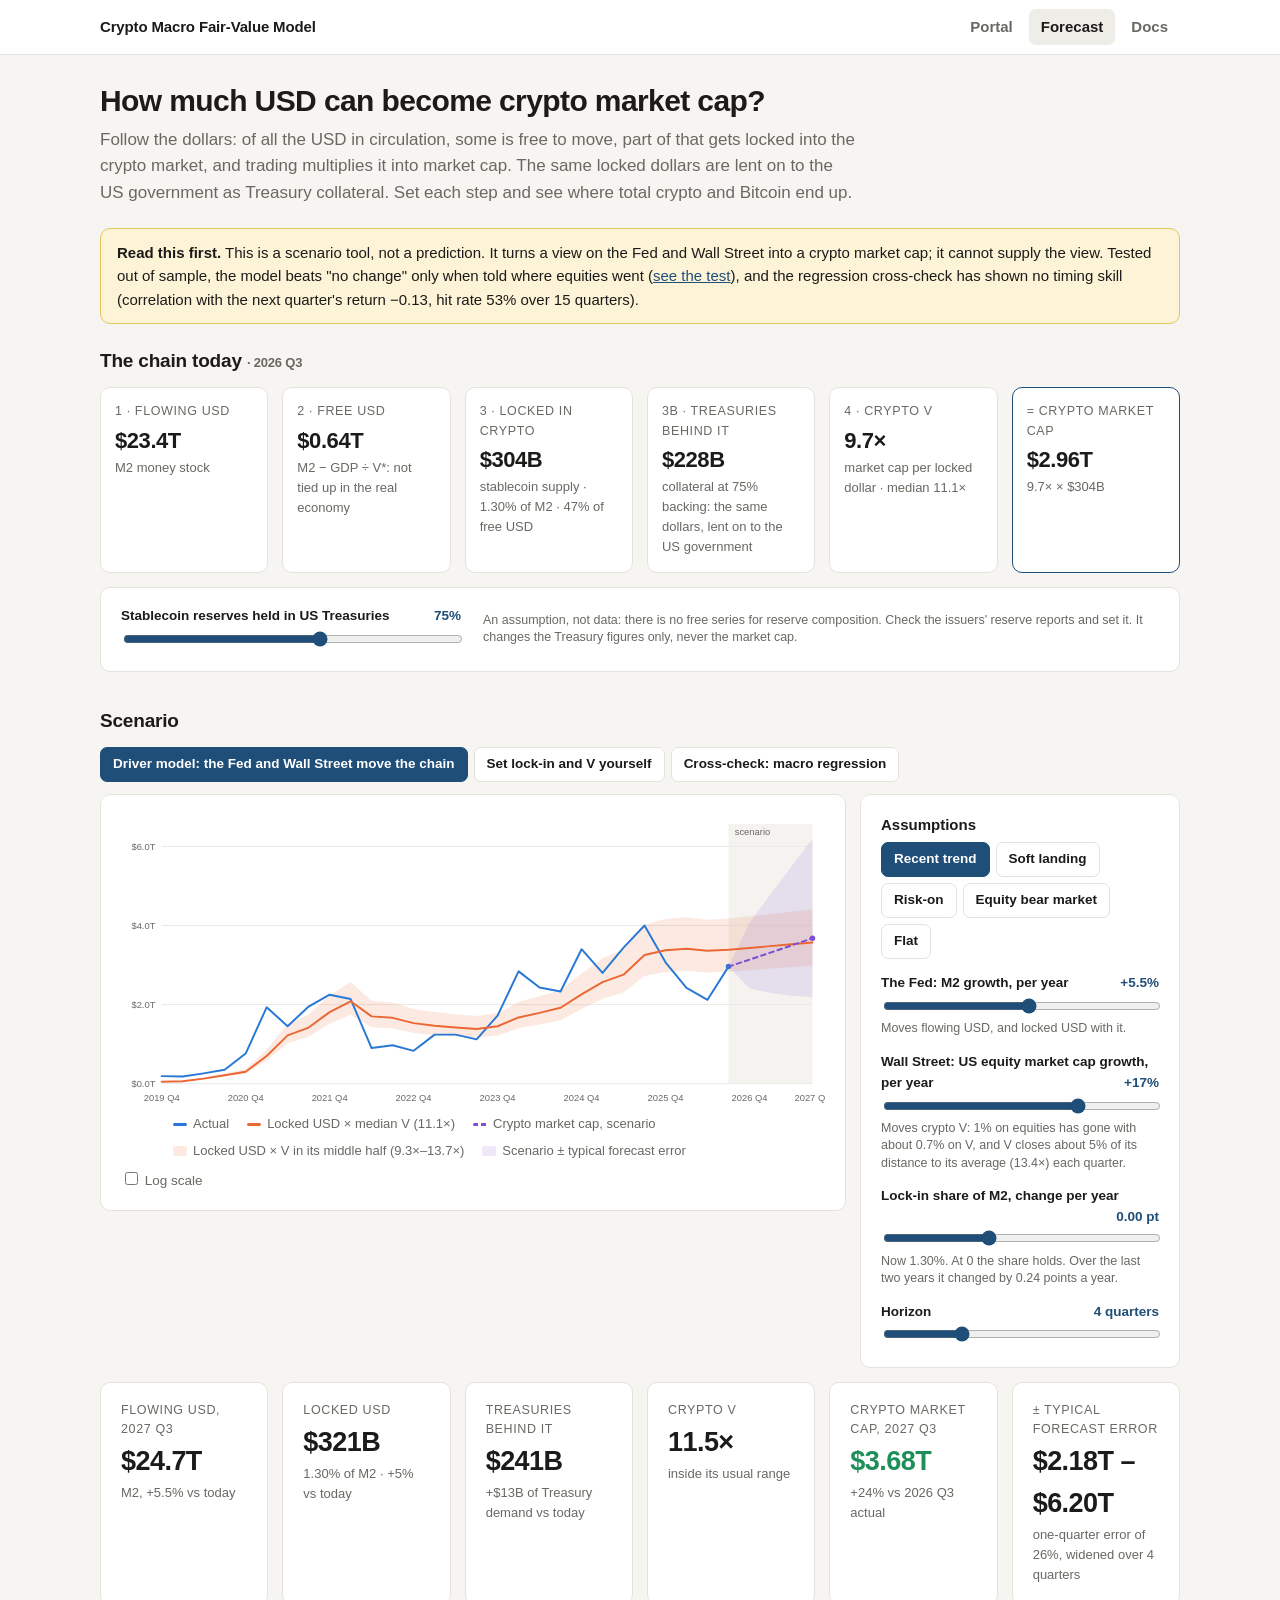
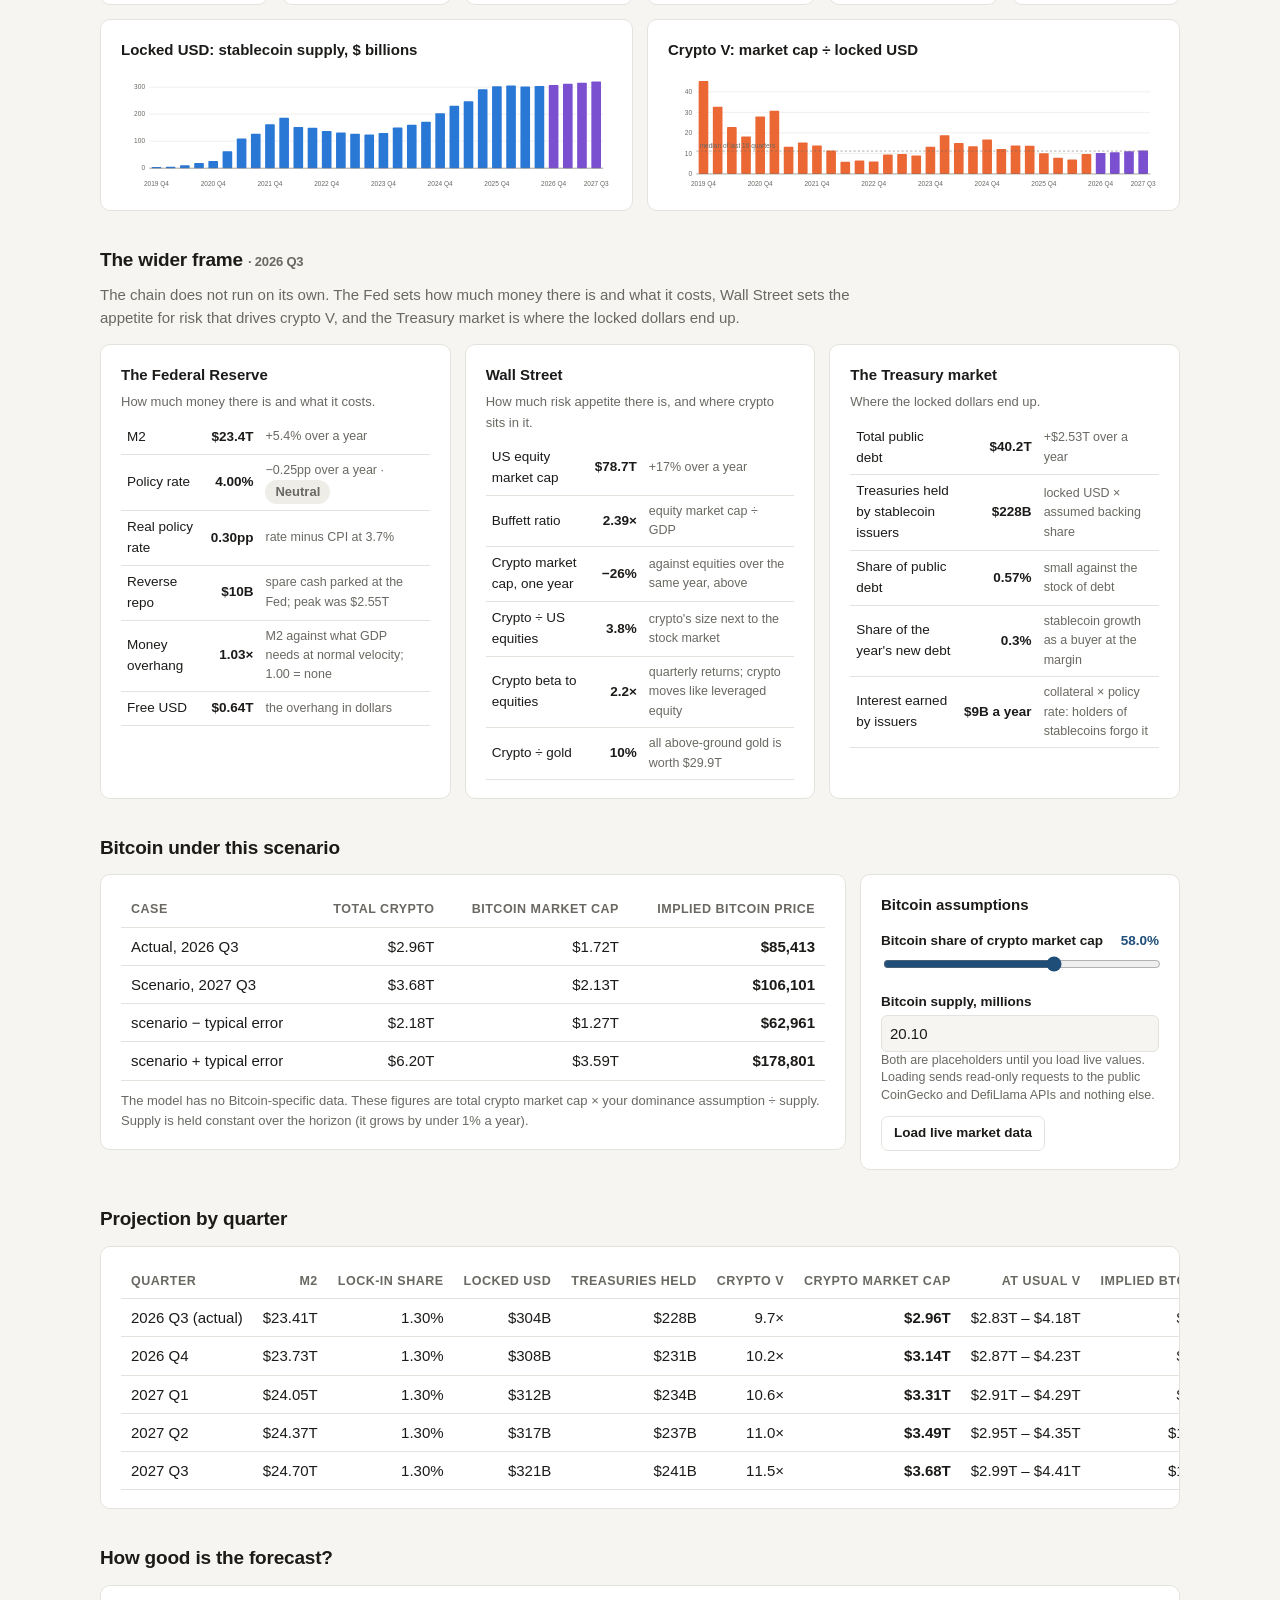
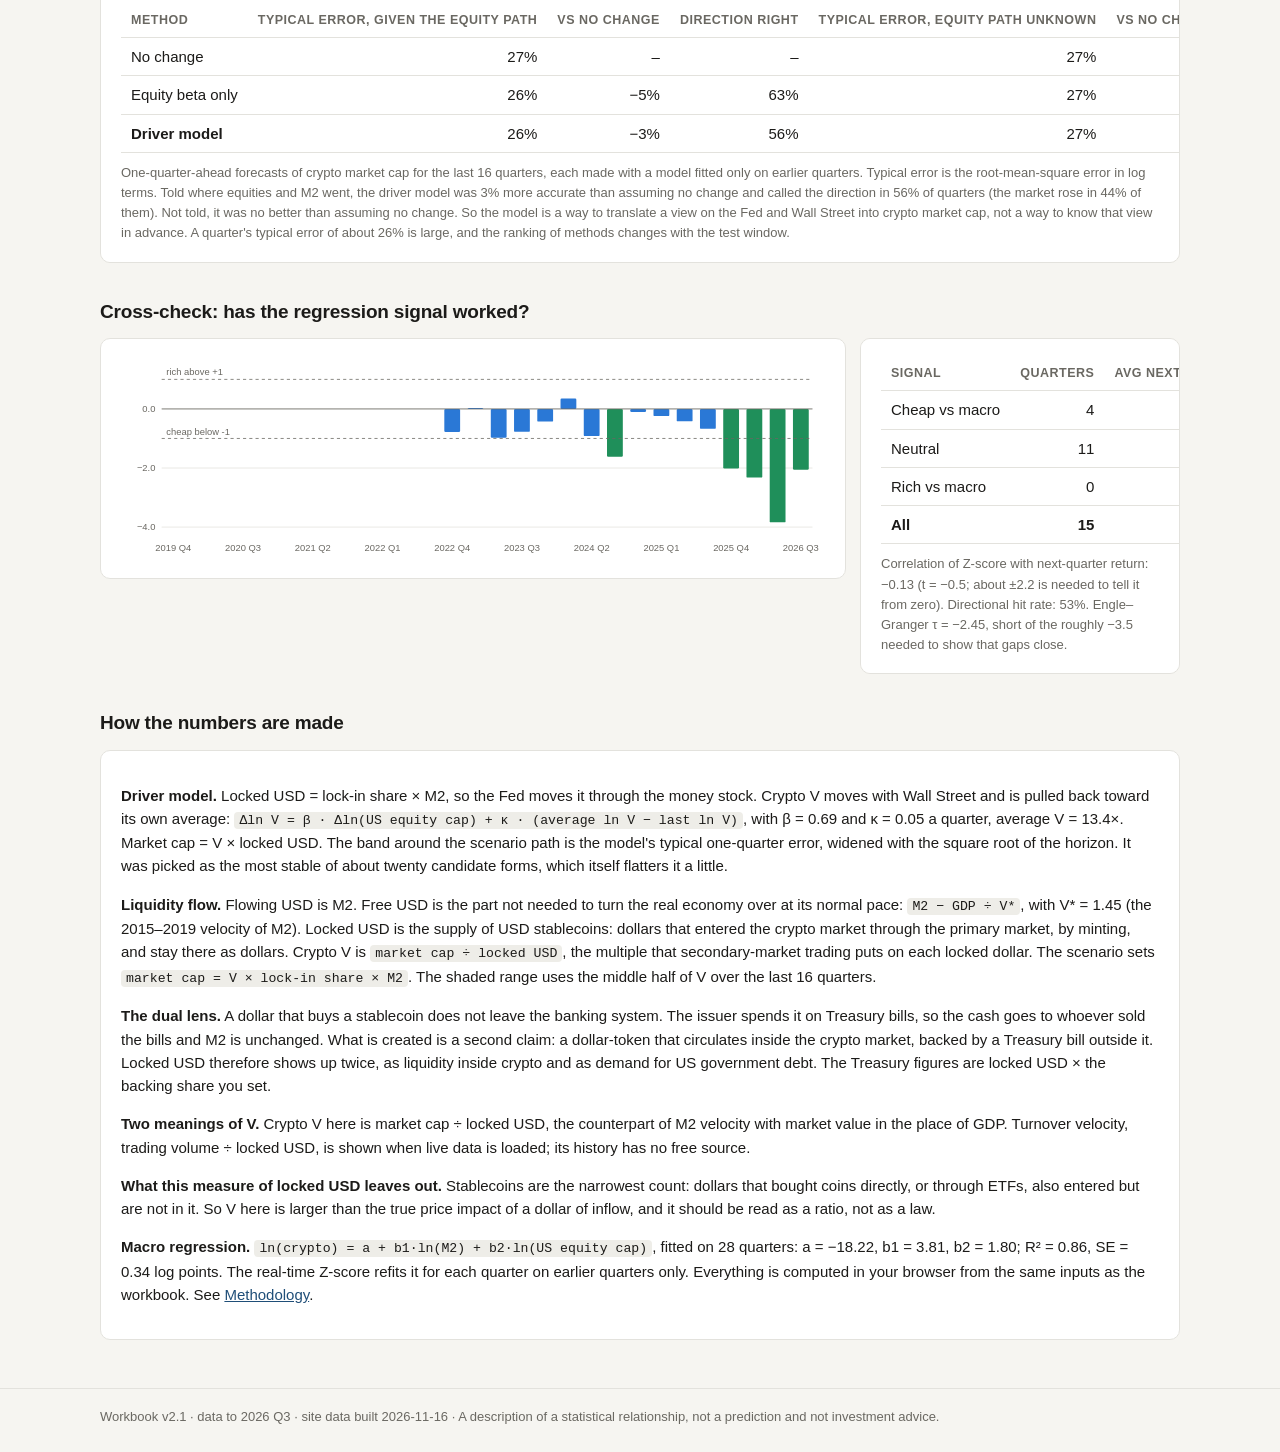
==== site/forecast.html @ a2e4fae6 "Add web app, portal, liquidity-flow model and data toolset Site (site/, static, no backend): - Porta" ====
<!doctype html>
<html lang="en">
<head>
<meta charset="utf-8">
<meta name="viewport" content="width=device-width, initial-scale=1">
<title>Forecast scenarios · Crypto Macro Fair-Value Model</title>
<link rel="stylesheet" href="assets/style.css">
</head>
<body>
<main class="wrap">
  <h1>How much USD can become crypto market cap?</h1>
  <p class="lede">Follow the dollars: of all the USD in circulation, some is free to move, part of that gets locked into the crypto market, and trading multiplies it into market cap. The same locked dollars are lent on to the US government as Treasury collateral. Set each step and see where total crypto and Bitcoin end up.</p>

  <div class="callout"><b>Read this first.</b> This is a scenario tool, not a prediction. It turns a view on the Fed and Wall Street into a crypto market cap; it cannot supply the view. Tested out of sample, the model beats "no change" only when told where equities went (<a href="#tour">see the test</a>), and the regression cross-check has shown no timing skill (<span id="bt-inline"></span>).</div>

  <h2 style="margin-top:22px">The chain today <span class="muted small" id="chain-q"></span></h2>
  <section class="grid chain" id="chain"></section>

  <div class="panel controls" style="margin-top:14px;display:grid;grid-template-columns:minmax(220px,340px) 1fr;gap:6px 22px;align-items:center">
    <div><label style="margin-top:0">Stablecoin reserves held in US Treasuries <span id="bk-v"></span></label>
    <input type="range" id="bk" min="40" max="100" step="5" value="75"></div>
    <div class="hint">An assumption, not data: there is no free series for reserve composition. Check the issuers' reserve reports and set it. It changes the Treasury figures only, never the market cap.</div>
  </div>

  <h2>Scenario</h2>
  <div class="presets" id="models" style="margin-bottom:12px">
    <button data-m="drv">Driver model: the Fed and Wall Street move the chain</button>
    <button data-m="flow">Set lock-in and V yourself</button>
    <button data-m="reg">Cross-check: macro regression</button>
  </div>
  <div class="grid two">
    <div class="panel">
      <div id="main-chart"></div>
      <div class="toggle" style="margin-top:8px"><label><input type="checkbox" id="log"> Log scale</label></div>
    </div>

    <div class="panel controls" id="ctl-drv">
      <h3>Assumptions</h3>
      <div class="presets" id="presets-drv"></div>
      <label>The Fed: M2 growth, per year <span id="dm2-v"></span></label>
      <input type="range" id="dm2" min="-5" max="15" step="0.5">
      <div class="hint">Moves flowing USD, and locked USD with it.</div>
      <label>Wall Street: US equity market cap growth, per year <span id="deq-v"></span></label>
      <input type="range" id="deq" min="-40" max="40" step="1">
      <div class="hint" id="deq-hint"></div>
      <label>Lock-in share of M2, change per year <span id="dsd-v"></span></label>
      <input type="range" id="dsd" min="-0.3" max="0.5" step="0.01">
      <div class="hint" id="dsd-hint"></div>
      <label>Horizon <span id="dhz-v"></span></label>
      <input type="range" id="dhz" min="1" max="12" step="1">
    </div>

    <div class="panel controls" id="ctl-flow" hidden>
      <h3>Assumptions</h3>
      <div class="presets" id="presets-flow"></div>
      <label>Flowing USD: M2 growth, per year <span id="fm2-v"></span></label>
      <input type="range" id="fm2" min="-5" max="15" step="0.5">
      <label>Lock-in: share of M2 locked in crypto at the horizon <span id="sh-v"></span></label>
      <input type="range" id="sh" min="0.3" max="4" step="0.01">
      <div class="hint" id="sh-hint"></div>
      <label>Crypto V at the horizon <span id="v-v"></span></label>
      <input type="range" id="v" min="3" max="35" step="0.1">
      <div class="hint" id="v-hint"></div>
      <label>Horizon <span id="fhz-v"></span></label>
      <input type="range" id="fhz" min="1" max="12" step="1">
    </div>

    <div class="panel controls" id="ctl-reg" hidden>
      <h3>Assumptions</h3>
      <div class="presets" id="presets-reg"></div>
      <label>M2 growth, per year <span id="m2-v"></span></label>
      <input type="range" id="m2" min="-5" max="15" step="0.5">
      <label>US equity market cap growth, per year <span id="eq-v"></span></label>
      <input type="range" id="eq" min="-40" max="40" step="1">
      <label>Horizon <span id="hz-v"></span></label>
      <input type="range" id="hz" min="1" max="12" step="1">
      <label>Share of today's gap that closes each quarter <span id="cl-v"></span></label>
      <input type="range" id="cl" min="0" max="50" step="5">
      <div class="hint">At 0% the gap between actual and fair value stays as it is. That is the setting the evidence supports: there is no statistical sign that gaps close.</div>
    </div>
  </div>

  <section class="grid kpis" id="result" style="margin-top:14px"></section>

  <div id="flow-extra">
    <div class="grid" style="grid-template-columns:repeat(auto-fit,minmax(340px,1fr));margin-top:14px">
      <div class="panel"><h3>Locked USD: stablecoin supply, $ billions</h3><div id="locked-chart"></div></div>
      <div class="panel"><h3>Crypto V: market cap ÷ locked USD</h3><div id="v-chart"></div></div>
    </div>
  </div>

  <h2>The wider frame <span class="muted small" id="macro-q"></span></h2>
  <p class="muted" style="max-width:780px;margin-top:-4px">The chain does not run on its own. The Fed sets how much money there is and what it costs, Wall Street sets the appetite for risk that drives crypto V, and the Treasury market is where the locked dollars end up.</p>
  <section class="grid lenses" id="lenses"></section>

  <h2>Bitcoin under this scenario</h2>
  <div class="grid two">
    <div class="panel scroll">
      <table id="btc-table"></table>
      <p class="small muted" style="margin:10px 0 0">The model has no Bitcoin-specific data. These figures are total crypto market cap × your dominance assumption ÷ supply. Supply is held constant over the horizon (it grows by under 1% a year).</p>
    </div>
    <div class="panel controls">
      <h3>Bitcoin assumptions</h3>
      <label>Bitcoin share of crypto market cap <span id="dom-v"></span></label>
      <input type="range" id="dom" min="30" max="75" step="0.5" value="58">
      <label>Bitcoin supply, millions</label>
      <input type="number" id="supply" min="19" max="21" step="0.01" value="20.10">
      <div class="hint" id="live-hint">Both are placeholders until you load live values. Loading sends read-only requests to the public CoinGecko and DefiLlama APIs and nothing else.</div>
      <p style="margin:12px 0 0"><button id="live">Load live market data</button></p>
    </div>
  </div>

  <h2>Projection by quarter</h2>
  <div class="panel scroll"><table id="proj-table"></table></div>

  <h2 id="tour">How good is the forecast?</h2>
  <div class="panel scroll">
    <table id="tour-table"></table>
    <p class="small muted" id="tour-note" style="margin:10px 0 0"></p>
  </div>

  <h2>Cross-check: has the regression signal worked?</h2>
  <div class="grid two">
    <div class="panel"><div id="z-chart"></div></div>
    <div class="panel scroll">
      <table id="bt-table"></table>
      <p class="small muted" id="bt-note" style="margin:10px 0 0"></p>
    </div>
  </div>

  <h2>How the numbers are made</h2>
  <div class="panel md">
    <p><b>Driver model.</b> Locked USD = lock-in share × M2, so the Fed moves it through the money stock. Crypto V moves with Wall Street and is pulled back toward its own average: <code>Δln V = β · Δln(US equity cap) + κ · (average ln V − last ln V)</code>, with <span id="drv-coefs"></span>. Market cap = V × locked USD. The band around the scenario path is the model's typical one-quarter error, widened with the square root of the horizon. It was picked as the most stable of about twenty candidate forms, which itself flatters it a little.</p>
    <p><b>Liquidity flow.</b> Flowing USD is M2. Free USD is the part not needed to turn the real economy over at its normal pace: <code>M2 − GDP ÷ V*</code>, with V* = <span id="vstar"></span> (the 2015–2019 velocity of M2). Locked USD is the supply of USD stablecoins: dollars that entered the crypto market through the primary market, by minting, and stay there as dollars. Crypto V is <code>market cap ÷ locked USD</code>, the multiple that secondary-market trading puts on each locked dollar. The scenario sets <code>market cap = V × lock-in share × M2</code>. The shaded range uses the middle half of V over the last <span id="lookback"></span> quarters.</p>
    <p><b>The dual lens.</b> A dollar that buys a stablecoin does not leave the banking system. The issuer spends it on Treasury bills, so the cash goes to whoever sold the bills and M2 is unchanged. What is created is a second claim: a dollar-token that circulates inside the crypto market, backed by a Treasury bill outside it. Locked USD therefore shows up twice, as liquidity inside crypto and as demand for US government debt. The Treasury figures are locked USD × the backing share you set.</p>
    <p><b>Two meanings of V.</b> Crypto V here is market cap ÷ locked USD, the counterpart of M2 velocity with market value in the place of GDP. Turnover velocity, trading volume ÷ locked USD, is shown when live data is loaded; its history has no free source.</p>
    <p><b>What this measure of locked USD leaves out.</b> Stablecoins are the narrowest count: dollars that bought coins directly, or through ETFs, also entered but are not in it. So V here is larger than the true price impact of a dollar of inflow, and it should be read as a ratio, not as a law.</p>
    <p><b>Macro regression.</b> <code>ln(crypto) = a + b1·ln(M2) + b2·ln(US equity cap)</code>, fitted on <span id="n-obs"></span> quarters: <span id="coefs"></span>. The real-time Z-score refits it for each quarter on earlier quarters only. Everything is computed in your browser from the same inputs as the workbook. See <a href="docs.html?doc=methodology">Methodology</a>.</p>
  </div>
</main>

<script src="data/model-data.js"></script>
<script src="assets/model.js"></script>
<script src="assets/charts.js"></script>
<script src="assets/site.js"></script>
<script>
(function () {
  "use strict";
  const $ = id => document.getElementById(id), { fmt, signalClass, css } = Site;
  const { B, X, SH, kpi } = Site;
  const model = CryptoModel.compute(MODEL_DATA), L = model.latest, trend = CryptoModel.trailingGrowth(model), bt = model.backtest;
  const fm = CryptoModel.flow(MODEL_DATA, 16), F = fm.latest, VS = fm.stats, dm = CryptoModel.drivers(MODEL_DATA);
  const round = (v, s) => +(Math.round(v / s) * s).toFixed(4);
  const m2Trend = round(trend.m2 * 100, 0.5);

  const state = {
    model: "drv", live: null,
    drv: { m2: m2Trend, eq: round(trend.equity * 100, 1), sd: 0, hz: 4, preset: "Recent trend" },
    flow: { m2: m2Trend, sh: round(F.share * 100, 0.01), v: round(F.v, 0.1), hz: 4, preset: "Hold today's values" },
    reg: { m2: m2Trend, eq: round(trend.equity * 100, 1), hz: 4, cl: 0, preset: "Recent trend" },
  };
  const shareTrendAt = hz => round((F.share + fm.shareTrend * hz) * 100, 0.01);
  const flowPresets = {
    "Hold today's values": () => ({ sh: round(F.share * 100, 0.01), v: round(F.v, 0.1) }),
    "V back to its median": () => ({ sh: round(F.share * 100, 0.01), v: round(VS.med, 0.1) }),
    "Lock-in keeps rising": () => ({ sh: shareTrendAt(state.flow.hz), v: round(F.v, 0.1) }),
    "Risk-on": () => ({ sh: shareTrendAt(state.flow.hz), v: round(VS.q3, 0.1) }),
    "Risk-off": () => ({ sh: round(F.share * 90, 0.01), v: round(VS.min, 0.1) }),
  };
  const regPresets = {
    "Recent trend": { m2: m2Trend, eq: round(trend.equity * 100, 1) }, "Soft landing": { m2: 5, eq: 8 }, "Risk-on": { m2: 7, eq: 18 },
    "Equity bear market": { m2: 3, eq: -25 }, "Flat": { m2: 0, eq: 0 },
  };

  // ---- static text
  $("bt-inline").textContent = `correlation with the next quarter's return ${fmt.num(bt.corr)}, hit rate ${Math.round(bt.hit * 100)}% over ${bt.n} quarters`;
  $("n-obs").textContent = model.n; $("vstar").textContent = MODEL_DATA.params.v_star; $("lookback").textContent = VS.lookback;
  $("coefs").textContent = `a = ${fmt.num(model.coef.a)}, b1 = ${fmt.num(model.coef.b1)}, b2 = ${fmt.num(model.coef.b2)}; R² = ${model.coef.r2.toFixed(2)}, SE = ${model.coef.se.toFixed(2)} log points`;
  $("sh-hint").textContent = `Now ${SH(F.share)} of M2, or ${Math.round(F.shareFree * 100)}% of free USD. It has moved by ${fmt.num(fm.shareTrend * 100, 3)} points a quarter over the last two years.`;
  $("v-hint").textContent = `Now ${X(F.v)}. Over the last ${VS.lookback} quarters: middle half ${X(VS.q1)} to ${X(VS.q3)}, median ${X(VS.med)}, extremes ${X(VS.min)} and ${X(VS.max)}.`;

  function renderChain() {
    const backing = +$("bk").value / 100;
    $("bk-v").textContent = Math.round(backing * 100) + "%";
    $("chain-q").textContent = state.live ? "· live" : "· " + F.quarter;
    $("chain").innerHTML = Site.chain(fm, backing, state.live);
    const m = CryptoModel.macro(MODEL_DATA, backing);
    $("macro-q").textContent = "· " + m.quarter;
    $("lenses").innerHTML = Site.lenses(m);
  }

  // ---- controls
  $("models").addEventListener("click", e => { if (e.target.dataset.m) { state.model = e.target.dataset.m; render(); } });
  $("presets-flow").innerHTML = Object.keys(flowPresets).map(p => `<button data-p="${p}">${p}</button>`).join("");
  $("presets-reg").innerHTML = Object.keys(regPresets).map(p => `<button data-p="${p}">${p}</button>`).join("");
  $("presets-drv").innerHTML = Object.keys(regPresets).map(p => `<button data-p="${p}">${p}</button>`).join("");
  $("presets-drv").addEventListener("click", e => { const p = regPresets[e.target.dataset.p]; if (p) { Object.assign(state.drv, p, { preset: e.target.dataset.p }); render(); } });
  $("presets-flow").addEventListener("click", e => { const p = flowPresets[e.target.dataset.p]; if (p) { Object.assign(state.flow, p(), { preset: e.target.dataset.p }); render(); } });
  $("presets-reg").addEventListener("click", e => { const p = regPresets[e.target.dataset.p]; if (p) { Object.assign(state.reg, p, { preset: e.target.dataset.p }); render(); } });
  [["dm2", "drv", "m2"], ["deq", "drv", "eq"], ["dsd", "drv", "sd"], ["dhz", "drv", "hz"], ["fm2", "flow", "m2"], ["sh", "flow", "sh"], ["v", "flow", "v"], ["fhz", "flow", "hz"], ["m2", "reg", "m2"], ["eq", "reg", "eq"], ["hz", "reg", "hz"], ["cl", "reg", "cl"]]
    .forEach(([id, m, key]) => $(id).addEventListener("input", e => {
      state[m][key] = +e.target.value;
      if (key === "hz" && m === "flow" && flowPresets[state.flow.preset]) Object.assign(state.flow, flowPresets[state.flow.preset]());
      else if (key !== "hz" && key !== "cl" && key !== "sd" && !(m === "flow" && key === "m2")) state[m].preset = null;
      render();
    }));
  ["log", "dom", "supply", "bk"].forEach(id => $(id).addEventListener("input", render));

  $("live").addEventListener("click", async () => {
    $("live").disabled = true; $("live").textContent = "Loading…";
    try {
      const [g, b, s] = await Promise.all([
        fetch("https://api.coingecko.com/api/v3/global").then(r => r.json()),
        fetch("https://api.coingecko.com/api/v3/simple/price?ids=bitcoin&vs_currencies=usd&include_market_cap=true").then(r => r.json()),
        fetch("https://stablecoins.llama.fi/stablecoincharts/all").then(r => r.json()).catch(() => null),
      ]);
      const lv = state.live = { cap: g.data.total_market_cap.usd / 1e12, volume: g.data.total_volume.usd / 1e12, dom: g.data.market_cap_percentage.btc, price: b.bitcoin.usd,
                                supply: b.bitcoin.usd_market_cap / b.bitcoin.usd / 1e6,
                                stable: s && s.length ? s[s.length - 1].totalCirculatingUSD.peggedUSD / 1e12 : F.locked };
      $("dom").value = lv.dom.toFixed(1); $("supply").value = lv.supply.toFixed(2);
      $("live-hint").textContent = `Live at ${new Date().toLocaleString()}: total market cap ${fmt.t2(lv.cap)}, Bitcoin ${fmt.usd(lv.price)}, dominance ${lv.dom.toFixed(1)}%, ` +
        `stablecoins ${B(lv.stable)}${s ? "" : " (quarter-end value; DefiLlama not reachable)"}, 24-hour trading volume ${B(lv.volume)}. M2 and GDP are still those of ${F.quarter}. Scenarios still start from ${F.quarter}.`;
      $("live").textContent = "Refresh live data";
    } catch (err) {
      $("live-hint").textContent = "Could not reach CoinGecko (offline, blocked or rate-limited). Set the two values by hand.";
      $("live").textContent = "Try again";
    }
    $("live").disabled = false;
    render();
  });

  // ---- render
  function render() {
    const drvMode = state.model === "drv", flowMode = state.model !== "reg", f = state.flow, r = state.reg, dv = state.drv;
    document.querySelectorAll("#models button").forEach(b => b.setAttribute("aria-pressed", b.dataset.m === state.model));
    $("ctl-drv").hidden = !drvMode; $("ctl-flow").hidden = state.model !== "flow"; $("ctl-reg").hidden = flowMode; $("flow-extra").hidden = !flowMode;
    document.querySelectorAll("#presets-drv button").forEach(b => b.setAttribute("aria-pressed", b.dataset.p === dv.preset));
    $("dm2").value = dv.m2; $("deq").value = dv.eq; $("dsd").value = dv.sd; $("dhz").value = dv.hz;
    $("dm2-v").textContent = fmt.pct(dv.m2 / 100, 1); $("deq-v").textContent = fmt.pct(dv.eq / 100); $("dhz-v").textContent = dv.hz + (dv.hz === 1 ? " quarter" : " quarters");
    $("dsd-v").textContent = (dv.sd > 0 ? "+" : dv.sd < 0 ? "−" : "") + Math.abs(dv.sd).toFixed(2) + " pt";
    document.querySelectorAll("#presets-flow button").forEach(b => b.setAttribute("aria-pressed", b.dataset.p === f.preset));
    document.querySelectorAll("#presets-reg button").forEach(b => b.setAttribute("aria-pressed", b.dataset.p === r.preset));
    const q = n => n + (n === 1 ? " quarter" : " quarters");
    $("fm2").value = f.m2; $("sh").value = f.sh; $("v").value = f.v; $("fhz").value = f.hz;
    $("fm2-v").textContent = fmt.pct(f.m2 / 100, 1); $("sh-v").textContent = f.sh.toFixed(2) + "%"; $("v-v").textContent = X(f.v); $("fhz-v").textContent = q(f.hz);
    $("m2").value = r.m2; $("eq").value = r.eq; $("hz").value = r.hz; $("cl").value = r.cl;
    $("m2-v").textContent = fmt.pct(r.m2 / 100, 1); $("eq-v").textContent = fmt.pct(r.eq / 100); $("hz-v").textContent = q(r.hz); $("cl-v").textContent = r.cl + "%";
    renderChain();

    const bk = +$("bk").value / 100;
    const dom = +$("dom").value / 100, supply = +$("supply").value * 1e6;
    $("dom-v").textContent = (dom * 100).toFixed(1) + "%";
    const btc = cap => ({ cap: cap * dom, price: cap * dom * 1e12 / supply });
    const yT = (v, long) => fmt.usdT(v, long);
    let proj, end, cases;

    if (flowMode) {
      proj = drvMode
        ? CryptoModel.projectDrivers(dm, fm, { m2Growth: dv.m2 / 100, eqGrowth: dv.eq / 100, shareDrift: dv.sd / 100, horizon: dv.hz })
        : CryptoModel.projectFlow(fm, { m2Growth: f.m2 / 100, shareEnd: f.sh / 100, vEnd: f.v, horizon: f.hz });
      end = proj[proj.length - 1];
      const H = fm.rows, nh = H.length, pad = new Array(nh - 1).fill(null), fut = proj.map(() => null), xs = H.map(x => x.quarter).concat(proj.map(p => p.quarter));
      Charts.line($("main-chart"), {
        label: "Crypto market cap and liquidity-flow scenario", x: xs, log: $("log").checked, split: nh - 1, yFormat: yT,
        series: [
          { name: "Actual", color: css("--actual"), values: H.map(x => x.actual).concat(fut) },
          { name: `Locked USD × median V (${X(VS.med)})`, color: css("--fair"), dot: false, values: H.map(x => x.implied).concat(proj.map(p => p.implied)) },
          { name: "Crypto market cap, scenario", color: css("--path"), dash: "6 5", values: pad.concat([F.actual], proj.map(p => p.path)) },
        ],
        bands: [{ name: `Locked USD × V in its middle half (${X(VS.q1)}–${X(VS.q3)})`, color: css("--band"), lo: H.map(x => x.lo).concat(proj.map(p => p.lo)), hi: H.map(x => x.hi).concat(proj.map(p => p.hi)) }]
          .concat(drvMode ? [{ name: "Scenario ± typical forecast error", color: css("--pathband"), lo: pad.concat([F.actual], proj.map(p => p.errLo)), hi: pad.concat([F.actual], proj.map(p => p.errHi)) }] : []),
      });
      const fade = (i, c) => i >= nh ? css("--path") : c;
      Charts.bars($("locked-chart"), { label: "Locked USD", name: "Locked USD", x: xs, height: 230, values: H.map(x => x.locked * 1000).concat(proj.map(p => p.locked * 1000)),
        color: (v, i) => fade(i, css("--actual")), yFormat: (v, long) => long ? "$" + v.toFixed(0) + "B" : v.toFixed(0) });
      Charts.bars($("v-chart"), { label: "Crypto V", name: "Crypto V", x: xs, height: 230, values: H.map(x => x.v).concat(proj.map(p => p.v)),
        color: (v, i) => fade(i, css("--fair")), refs: [{ value: VS.med, label: "median of last " + VS.lookback + " quarters" }], yFormat: (v, long) => long ? X(v) : v.toFixed(0) });

      $("result").innerHTML =
        kpi(`Flowing USD, ${end.quarter}`, fmt.usdT(end.m2, true), `M2, ${fmt.pct(end.m2 / F.m2 - 1, 1)} vs today`) +
        kpi("Locked USD", B(end.locked), `${SH(end.share)} of M2 · ${fmt.pct(end.locked / F.locked - 1)} vs today`) +
        kpi("Treasuries behind it", B(end.locked * bk), `${end.locked >= F.locked ? "+" : "−"}${B(Math.abs(end.locked - F.locked) * bk)} of Treasury demand vs today`) +
        kpi("Crypto V", X(end.v), end.v < VS.q1 ? "below its usual range" : end.v > VS.q3 ? "above its usual range" : "inside its usual range") +
        kpi(`Crypto market cap, ${end.quarter}`, fmt.t2(end.path), `${fmt.pct(end.path / F.actual - 1)} vs ${F.quarter} actual`, end.path >= F.actual ? "good-t" : "bad-t") +
        (drvMode ? kpi("± typical forecast error", `${fmt.usdT(end.errLo, true)} – ${fmt.usdT(end.errHi, true)}`, `one-quarter error of ${Math.round(dm.rmse * 100)}%, widened over ${end.h} quarter${end.h > 1 ? "s" : ""}`)
                 : kpi("Same locked USD at usual V", `${fmt.usdT(end.lo, true)} – ${fmt.usdT(end.hi, true)}`, `V between ${X(VS.q1)} and ${X(VS.q3)}`));
      cases = drvMode ? [[`Actual, ${F.quarter}`, F.actual], [`Scenario, ${end.quarter}`, end.path], ["  scenario − typical error", end.errLo], ["  scenario + typical error", end.errHi]]
        : [[`Actual, ${F.quarter}`, F.actual], [`Scenario, ${end.quarter}`, end.path], [`  at V = ${X(VS.q1)} (lower quartile)`, end.lo],
               [`  at V = ${X(VS.med)} (median)`, end.implied], [`  at V = ${X(VS.q3)} (upper quartile)`, end.hi]];
      $("proj-table").innerHTML = "<tr><th>Quarter</th><th>M2</th><th>Lock-in share</th><th>Locked USD</th><th>Treasuries held</th><th>Crypto V</th><th>Crypto market cap</th><th>At usual V</th><th>Implied BTC price</th></tr>" +
        [Object.assign({}, F, { quarter: F.quarter + " (actual)", path: F.actual })].concat(proj).map(p =>
          `<tr><td>${p.quarter}</td><td>${fmt.t2(p.m2)}</td><td>${SH(p.share)}</td><td>${B(p.locked)}</td><td>${B(p.locked * bk)}</td><td>${X(p.v)}</td><td><b>${fmt.t2(p.path)}</b></td><td>${fmt.t2(p.lo)} – ${fmt.t2(p.hi)}</td><td>${fmt.usd(btc(p.path).price)}</td></tr>`).join("");
    } else {
      proj = CryptoModel.project(model, { m2Growth: r.m2 / 100, eqGrowth: r.eq / 100, horizon: r.hz, closure: r.cl / 100 });
      end = proj[proj.length - 1];
      const H = model.rows, nh = H.length, pad = new Array(nh - 1).fill(null), fut = proj.map(() => null);
      Charts.line($("main-chart"), {
        label: "Crypto market cap, fair value and scenario", x: H.map(x => x.quarter).concat(proj.map(p => p.quarter)), log: $("log").checked, split: nh - 1, yFormat: yT,
        series: [
          { name: "Actual", color: css("--actual"), values: H.map(x => x.actual).concat(fut) },
          { name: "Fair value", color: css("--fair"), values: H.map(x => x.fv).concat(fut), dot: false },
          { name: "Fair value, scenario", color: css("--fair"), dash: "6 5", values: pad.concat([L.fv], proj.map(p => p.fv)) },
          { name: "Crypto market cap, scenario", color: css("--path"), dash: "6 5", values: pad.concat([L.actual], proj.map(p => p.path)) },
        ],
        bands: [{ name: "Fair value ±1 SE", color: css("--band"), lo: H.map(x => x.lo).concat(proj.map(p => p.lo)), hi: H.map(x => x.hi).concat(proj.map(p => p.hi)) }],
      });
      $("result").innerHTML =
        kpi(`Fair value, ${L.quarter}`, fmt.t2(L.fv), `actual ${fmt.t2(L.actual)}, gap ${fmt.pct(L.gap)} · <span class="pill ${signalClass(L.signal)}">${L.signal}</span>`) +
        kpi(`Fair value, ${end.quarter}`, fmt.t2(end.fv), `${fmt.pct(end.fv / L.fv - 1)} vs today's fair value`) +
        kpi("±1 SE range", `${fmt.usdT(end.lo, true)} – ${fmt.usdT(end.hi, true)}`, "the fit's typical miss, not a forecast interval") +
        kpi(`Crypto market cap, ${end.quarter}`, fmt.t2(end.path), `${fmt.pct(end.path / L.actual - 1)} vs ${L.quarter} actual`, end.path >= L.actual ? "good-t" : "bad-t") +
        kpi("Gap remaining", fmt.pct(end.gap), r.cl ? `${r.cl}% of the gap closing each quarter` : "gap assumed to persist");
      cases = [[`Actual, ${L.quarter}`, L.actual], [`Fair value, ${L.quarter}`, L.fv], [`Scenario market cap, ${end.quarter}`, end.path],
               [`Scenario fair value, ${end.quarter}`, end.fv], ["  fair value −1 SE", end.lo], ["  fair value +1 SE", end.hi]];
      $("proj-table").innerHTML = "<tr><th>Quarter</th><th>M2</th><th>US equities</th><th>Fair value</th><th>−1 SE</th><th>+1 SE</th><th>Crypto market cap</th><th>Gap</th><th>Implied BTC price</th></tr>" +
        [{ quarter: L.quarter + " (actual)", m2: L.m2, equity: L.equity, fv: L.fv, lo: L.lo, hi: L.hi, path: L.actual, gap: L.gap }].concat(proj).map(p =>
          `<tr><td>${p.quarter}</td><td>${fmt.t2(p.m2)}</td><td>${fmt.usdT(p.equity, true)}</td><td>${fmt.t2(p.fv)}</td><td>${fmt.t2(p.lo)}</td><td>${fmt.t2(p.hi)}</td><td><b>${fmt.t2(p.path)}</b></td><td>${fmt.pct(p.gap)}</td><td>${fmt.usd(btc(p.path).price)}</td></tr>`).join("");
    }

    if (state.live) cases.unshift(["Live", state.live.cap]);
    $("btc-table").innerHTML = "<tr><th>Case</th><th>Total crypto</th><th>Bitcoin market cap</th><th>Implied Bitcoin price</th></tr>" +
      cases.map(([name, cap]) => { const b = btc(cap); return `<tr><td>${name}</td><td>${fmt.t2(cap)}</td><td>${fmt.t2(b.cap)}</td><td><b>${fmt.usd(b.price)}</b></td></tr>`; }).join("");
  }

  // ---- forecast quality: the driver model against simpler rules, one quarter ahead, out of sample
  const T = dm.table, pc = v => v == null ? "–" : Math.round(v * 100) + "%", rel = v => (v < 1 ? "−" : "+") + Math.abs((v - 1) * 100).toFixed(0) + "%";
  $("tour-table").innerHTML = "<tr><th>Method</th><th>Typical error, given the equity path</th><th>vs no change</th><th>Direction right</th><th>Typical error, equity path unknown</th><th>vs no change</th><th>Direction right</th></tr>" +
    T.map((m, j) => `<tr><td>${j === 2 ? "<b>" + m.name + "</b>" : m.name}</td><td>${pc(m.rmseC)}</td><td>${j ? rel(m.ratioC) : "–"}</td><td>${pc(m.hitC)}</td><td>${pc(m.rmseU)}</td><td>${j ? rel(m.ratioU) : "–"}</td><td>${pc(m.hitU)}</td></tr>`).join("");
  const D = T[2];
  $("tour-note").textContent = `One-quarter-ahead forecasts of crypto market cap for the last ${dm.forecasts} quarters, each made with a model fitted only on earlier quarters. ` +
    `Typical error is the root-mean-square error in log terms. Told where equities and M2 went, the driver model was ${D.ratioC < 1 ? Math.round((1 - D.ratioC) * 100) + "% more accurate than" : Math.round((D.ratioC - 1) * 100) + "% less accurate than"} assuming no change` +
    ` and called the direction in ${pc(D.hitC)} of quarters (the market rose in ${pc(dm.upShare)} of them). Not told, it was ${Math.abs(D.ratioU - 1) < 0.03 ? "no better than" : D.ratioU < 1 ? "slightly better than" : "worse than"} assuming no change. ` +
    `So the model is a way to translate a view on the Fed and Wall Street into crypto market cap, not a way to know that view in advance. A quarter's typical error of about ${pc(D.rmseC)} is large, and the ranking of methods changes with the test window.`;
  $("drv-coefs").textContent = `β = ${dm.beta.toFixed(2)} and κ = ${dm.kappa.toFixed(2)} a quarter, average V = ${X(dm.vbar)}`;
  $("deq-hint").textContent = `Moves crypto V: 1% on equities has gone with about ${dm.beta.toFixed(1)}% on V, and V closes about ${Math.round(dm.kappa * 100)}% of its distance to its average (${X(dm.vbar)}) each quarter.`;
  $("dsd-hint").textContent = `Now ${SH(F.share)}. At 0 the share holds. Over the last two years it changed by ${fmt.num(fm.shareTrend * 400, 2)} points a year.`;

  // ---- regression signal history (independent of the scenario)
  const P = MODEL_DATA.params;
  Charts.bars($("z-chart"), {
    label: "Real-time Z-score by quarter", name: "Real-time Z-score", x: model.rows.map(x => x.quarter), values: model.rows.map(x => x.rtZ),
    color: v => v <= P.z_cheap ? css("--good") : v >= P.z_rich ? css("--bad") : css("--actual"),
    refs: [{ value: P.z_cheap, label: "cheap below " + P.z_cheap }, { value: P.z_rich, label: "rich above +" + P.z_rich }], yFormat: v => fmt.num(v, 1),
  });
  const g = (name, x) => `<tr><td>${name}</td><td>${x.n}</td><td>${fmt.pct(x.avg)}</td><td>${x.up == null ? "–" : Math.round(x.up * 100) + "%"}</td></tr>`;
  $("bt-table").innerHTML = "<tr><th>Signal</th><th>Quarters</th><th>Avg next-quarter return</th><th>Followed by a gain</th></tr>" +
    g("Cheap vs macro", bt.cheap) + g("Neutral", bt.neutral) + g("Rich vs macro", bt.rich) +
    `<tr><td><b>All</b></td><td><b>${bt.n}</b></td><td><b>${fmt.pct(bt.avg)}</b></td><td></td></tr>`;
  $("bt-note").textContent = `Correlation of Z-score with next-quarter return: ${fmt.num(bt.corr)} (t = ${fmt.num(bt.t, 1)}; about ±2.2 is needed to tell it from zero). ` +
    `Directional hit rate: ${Math.round(bt.hit * 100)}%. Engle–Granger τ = ${fmt.num(model.egTau)}, short of the roughly −3.5 needed to show that gaps close.`;

  render();
  matchMedia("(prefers-color-scheme: dark)").addEventListener("change", () => location.reload());
})();
</script>
</body>
</html>
---- site/assets/style.css ----
:root {
  --bg: #f6f5f1; --panel: #ffffff; --ink: #1c1b19; --muted: #6a6862; --line: #e3e2dd;
  --actual: #2a78d6; --fair: #eb6834; --band: rgba(235, 104, 52, .14); --path: #7a4fd0; --pathband: rgba(122, 79, 208, .13);
  --good: #1f8f5a; --good-bg: #e2f4ea; --bad: #c8402f; --bad-bg: #fbe6e2; --flat-bg: #eeede8; --accent: #1f4e78;
  --warn-bg: #fdf3d7; --warn-line: #e6c65c;
  --radius: 10px; --mono: ui-monospace, "SF Mono", Menlo, Consolas, monospace;
}
@media (prefers-color-scheme: dark) {
  :root {
    --bg: #131416; --panel: #1c1e21; --ink: #ecebe7; --muted: #9a9a94; --line: #2e3136;
    --actual: #5aa2f5; --fair: #f58a5c; --band: rgba(245, 138, 92, .16); --path: #a98bf0; --pathband: rgba(169, 139, 240, .15);
    --good: #4cc38a; --good-bg: #173427; --bad: #f0796a; --bad-bg: #3b1d19; --flat-bg: #26282c; --accent: #8fbfe8;
    --warn-bg: #33290f; --warn-line: #7d6520;
  }
}
* { box-sizing: border-box; }
body { margin: 0; background: var(--bg); color: var(--ink); font: 15px/1.55 -apple-system, BlinkMacSystemFont, "Segoe UI", Helvetica, Arial, sans-serif; }
a { color: var(--accent); }
.wrap { max-width: 1120px; margin: 0 auto; padding: 0 20px; }
main.wrap { padding-top: 28px; padding-bottom: 48px; }

.site-head { background: var(--panel); border-bottom: 1px solid var(--line); position: sticky; top: 0; z-index: 5; }
.site-head .wrap { display: flex; align-items: center; justify-content: space-between; gap: 16px; min-height: 54px; flex-wrap: wrap; }
.brand { font-weight: 650; color: var(--ink); text-decoration: none; letter-spacing: -.01em; }
.site-head nav { display: flex; gap: 4px; }
.site-head nav a { padding: 6px 12px; border-radius: 7px; text-decoration: none; color: var(--muted); font-weight: 550; }
.site-head nav a[aria-current] { background: var(--flat-bg); color: var(--ink); }
.site-foot { border-top: 1px solid var(--line); color: var(--muted); font-size: 13px; padding: 18px 0 30px; }

h1 { font-size: 30px; line-height: 1.2; letter-spacing: -.02em; margin: 0 0 8px; }
h2 { font-size: 19px; letter-spacing: -.01em; margin: 34px 0 12px; }
h3 { font-size: 15px; margin: 0 0 6px; }
.lede { color: var(--muted); font-size: 17px; max-width: 760px; margin: 0 0 22px; }
.muted { color: var(--muted); }
.small { font-size: 13px; }

.panel { background: var(--panel); border: 1px solid var(--line); border-radius: var(--radius); padding: 18px 20px; }
.grid { display: grid; gap: 14px; }
.kpis { grid-template-columns: repeat(auto-fit, minmax(165px, 1fr)); }
.cards { grid-template-columns: repeat(auto-fit, minmax(250px, 1fr)); }
.two { grid-template-columns: minmax(0, 1fr) 320px; align-items: start; }
@media (max-width: 900px) { .two { grid-template-columns: 1fr; } }

.kpi .k { color: var(--muted); font-size: 12.5px; text-transform: uppercase; letter-spacing: .05em; }
.kpi .v { font-size: 27px; font-weight: 650; letter-spacing: -.02em; font-variant-numeric: tabular-nums; margin-top: 2px; }
.kpi .s { color: var(--muted); font-size: 13px; }
.pill { display: inline-block; padding: 2px 10px; border-radius: 999px; font-size: 13px; font-weight: 600; background: var(--flat-bg); }
.pill.good, .good-t { color: var(--good); } .pill.good { background: var(--good-bg); }
.pill.bad, .bad-t { color: var(--bad); } .pill.bad { background: var(--bad-bg); }

.callout { background: var(--warn-bg); border: 1px solid var(--warn-line); border-radius: var(--radius); padding: 12px 16px; margin: 18px 0; }
.callout b { font-weight: 650; }

a.card { display: block; text-decoration: none; color: inherit; transition: border-color .15s, transform .15s; }
a.card:hover { border-color: var(--accent); transform: translateY(-1px); }
a.card .go { color: var(--accent); font-weight: 600; font-size: 14px; margin-top: 8px; display: inline-block; }
.card p { margin: 0; color: var(--muted); font-size: 14px; }

table { border-collapse: collapse; width: 100%; font-variant-numeric: tabular-nums; }
th, td { text-align: right; padding: 7px 10px; border-bottom: 1px solid var(--line); white-space: nowrap; }
th:first-child, td:first-child { text-align: left; }
th { color: var(--muted); font-weight: 600; font-size: 12.5px; text-transform: uppercase; letter-spacing: .04em; }
.scroll { overflow-x: auto; }

/* controls */
.controls label { display: block; font-weight: 600; font-size: 13.5px; margin: 14px 0 2px; }
.controls label span { float: right; font-variant-numeric: tabular-nums; color: var(--accent); }
.controls input[type=range] { width: 100%; accent-color: var(--accent); }
.controls .hint { color: var(--muted); font-size: 12.5px; line-height: 1.4; }
.controls input[type=number] { width: 100%; padding: 6px 8px; border: 1px solid var(--line); border-radius: 6px; background: var(--bg); color: var(--ink); font: inherit; }
.presets { display: flex; flex-wrap: wrap; gap: 6px; }
button, .btn { font: inherit; font-weight: 600; font-size: 13.5px; padding: 6px 12px; border-radius: 7px; border: 1px solid var(--line); background: var(--panel); color: var(--ink); cursor: pointer; text-decoration: none; display: inline-block; }
button:hover, .btn:hover { border-color: var(--accent); }
button[aria-pressed=true] { background: var(--accent); border-color: var(--accent); color: var(--panel); }
.btn.primary { background: var(--accent); border-color: var(--accent); color: var(--panel); }
.toggle { display: flex; gap: 14px; align-items: center; font-size: 13.5px; color: var(--muted); }

/* charts */
.chart { position: relative; }
.chart svg { width: 100%; height: auto; display: block; }
.chart .grid { stroke: var(--line); stroke-width: 1; }
.chart .axis { stroke: var(--muted); stroke-width: 1; }
.chart .ref { stroke: var(--muted); stroke-width: 1; stroke-dasharray: 4 4; }
.chart .guide { stroke: var(--muted); stroke-width: 1; stroke-dasharray: 2 3; }
.chart .tick { fill: var(--muted); font-size: 12px; }
.chart .note { fill: var(--muted); font-size: 12px; }
.chart .future { fill: var(--flat-bg); opacity: .65; }
.chart .band { stroke: none; }
.chart-tip { position: absolute; pointer-events: none; background: var(--panel); border: 1px solid var(--line); border-radius: 8px; padding: 8px 10px; font-size: 13px; box-shadow: 0 6px 20px rgba(0, 0, 0, .12); min-width: 190px; }
.chart-tip div { display: flex; align-items: center; gap: 6px; }
.chart-tip span { margin-left: auto; padding-left: 14px; font-variant-numeric: tabular-nums; font-weight: 600; }
.chart-tip i, .legend i { width: 14px; height: 3px; border-radius: 2px; background: var(--c); display: inline-block; }
.legend { display: flex; flex-wrap: wrap; gap: 6px 18px; font-size: 13px; color: var(--muted); padding: 4px 0 0 52px; }
.legend span { display: inline-flex; align-items: center; gap: 6px; }
.legend i.box { height: 10px; }
.legend i.dash { background: repeating-linear-gradient(90deg, var(--c) 0 5px, transparent 5px 8px); }

/* docs */
.docs { display: grid; grid-template-columns: 210px minmax(0, 1fr); gap: 26px; align-items: start; }
@media (max-width: 800px) { .docs { grid-template-columns: 1fr; } }
.docs aside { position: sticky; top: 74px; display: flex; flex-direction: column; gap: 2px; }
.docs aside a { padding: 6px 10px; border-radius: 7px; text-decoration: none; color: var(--muted); font-weight: 550; }
.docs aside a[aria-current] { background: var(--flat-bg); color: var(--ink); }
.md h1 { font-size: 27px; } .md h2 { border-top: 1px solid var(--line); padding-top: 22px; } .md h3 { margin-top: 22px; font-size: 16px; }
.md table { display: block; overflow-x: auto; margin: 12px 0; font-size: 14px; }
.md th, .md td { text-align: left; white-space: normal; vertical-align: top; min-width: 90px; }
.md code { font-family: var(--mono); font-size: .9em; background: var(--flat-bg); padding: 1px 5px; border-radius: 4px; }
.md pre { background: var(--flat-bg); padding: 12px 14px; border-radius: 8px; overflow-x: auto; }
.md pre code { background: none; padding: 0; }
.md li { margin: 4px 0; }
.md blockquote { margin: 12px 0; padding: 2px 16px; border-left: 3px solid var(--line); color: var(--muted); }

[hidden] { display: none !important; }
.chain { grid-template-columns: repeat(5, minmax(0, 1fr)); }
.chain .kpi:last-child { border-color: var(--accent); }
.chain .kpi .v { font-size: 24px; }
@media (max-width: 980px) { .chain { grid-template-columns: repeat(auto-fit, minmax(170px, 1fr)); } }
.hero { padding: 26px 0 6px; }
.steps { counter-reset: s; list-style: none; padding: 0; margin: 0; display: grid; gap: 10px; }
.steps li { counter-increment: s; padding-left: 38px; position: relative; }
.steps li::before { content: counter(s); position: absolute; left: 0; top: 0; width: 26px; height: 26px; border-radius: 50%; background: var(--flat-bg); font-weight: 650; font-size: 13px; display: grid; place-items: center; }
.steps code, .panel code { font-family: var(--mono); font-size: .88em; background: var(--flat-bg); padding: 1px 5px; border-radius: 4px; }

.chain { grid-template-columns: repeat(6, minmax(0, 1fr)); }
.chain .kpi { padding: 14px 14px; }
.chain .kpi .v { font-size: 22px; }
@media (max-width: 1100px) { .chain { grid-template-columns: repeat(auto-fit, minmax(170px, 1fr)); } }
.lenses { grid-template-columns: repeat(auto-fit, minmax(320px, 1fr)); }
.lens table td { white-space: normal; font-size: 13.5px; padding: 6px 6px; }
.lens table td:nth-child(2) { white-space: nowrap; }
.lens table td:nth-child(3) { text-align: left; font-size: 12.5px; }
.lens p { margin: 0 0 8px; }

@media (max-width: 800px) {
  .docs { grid-template-columns: minmax(0, 1fr); }
  .docs aside { position: static; flex-direction: row; flex-wrap: wrap; }
}
.md { min-width: 0; overflow-wrap: anywhere; }
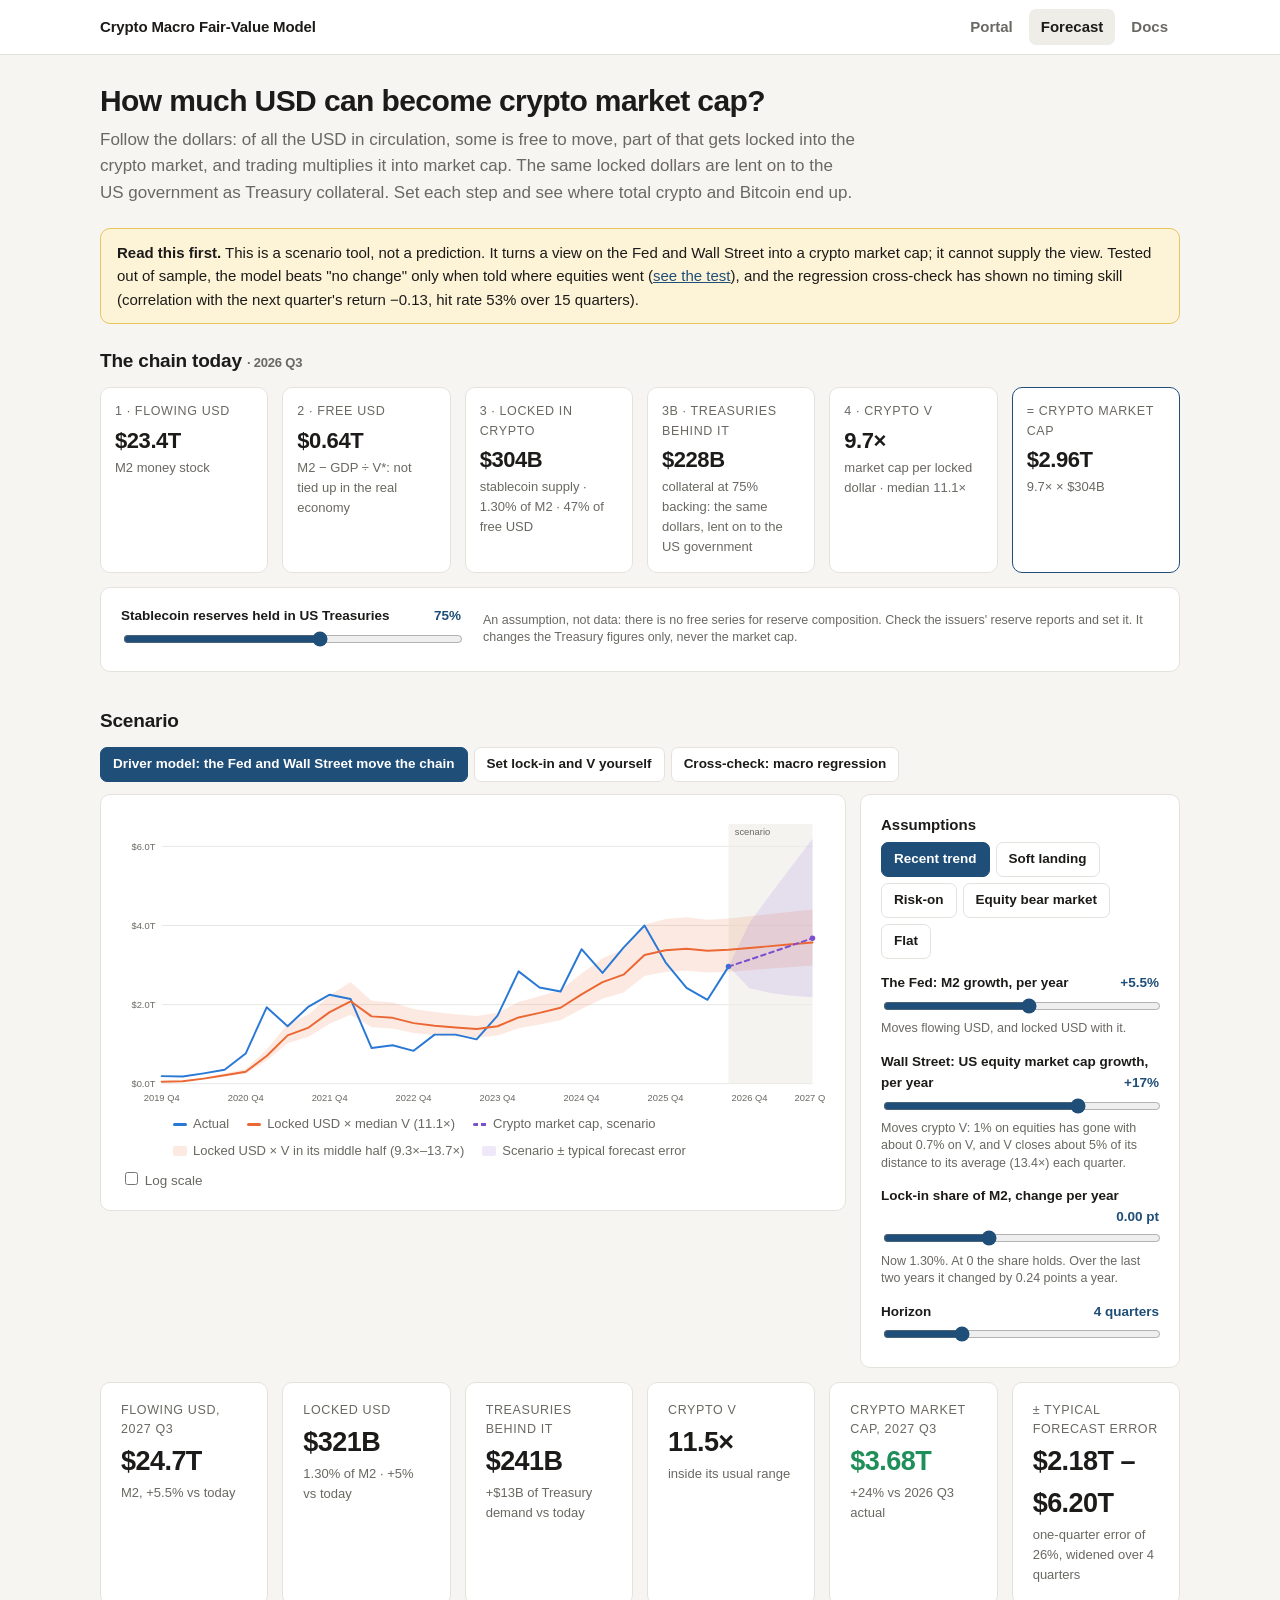
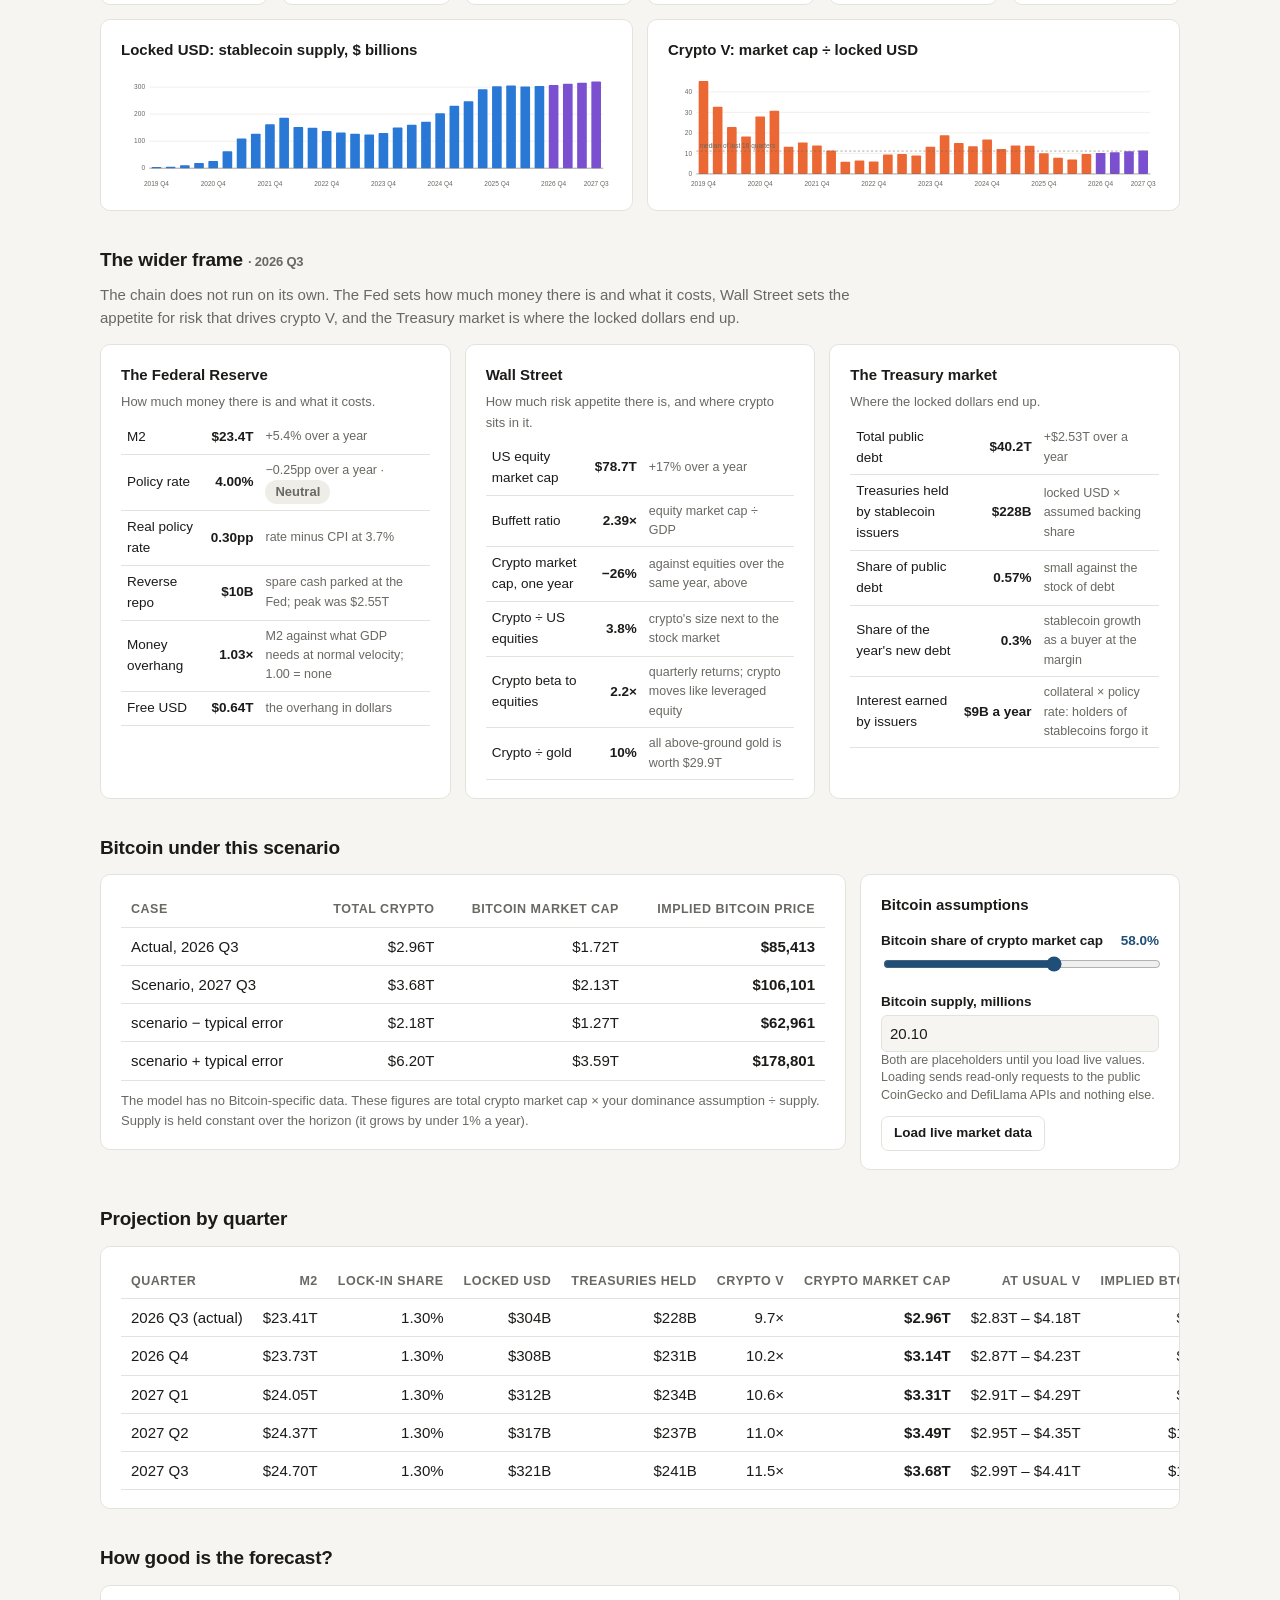
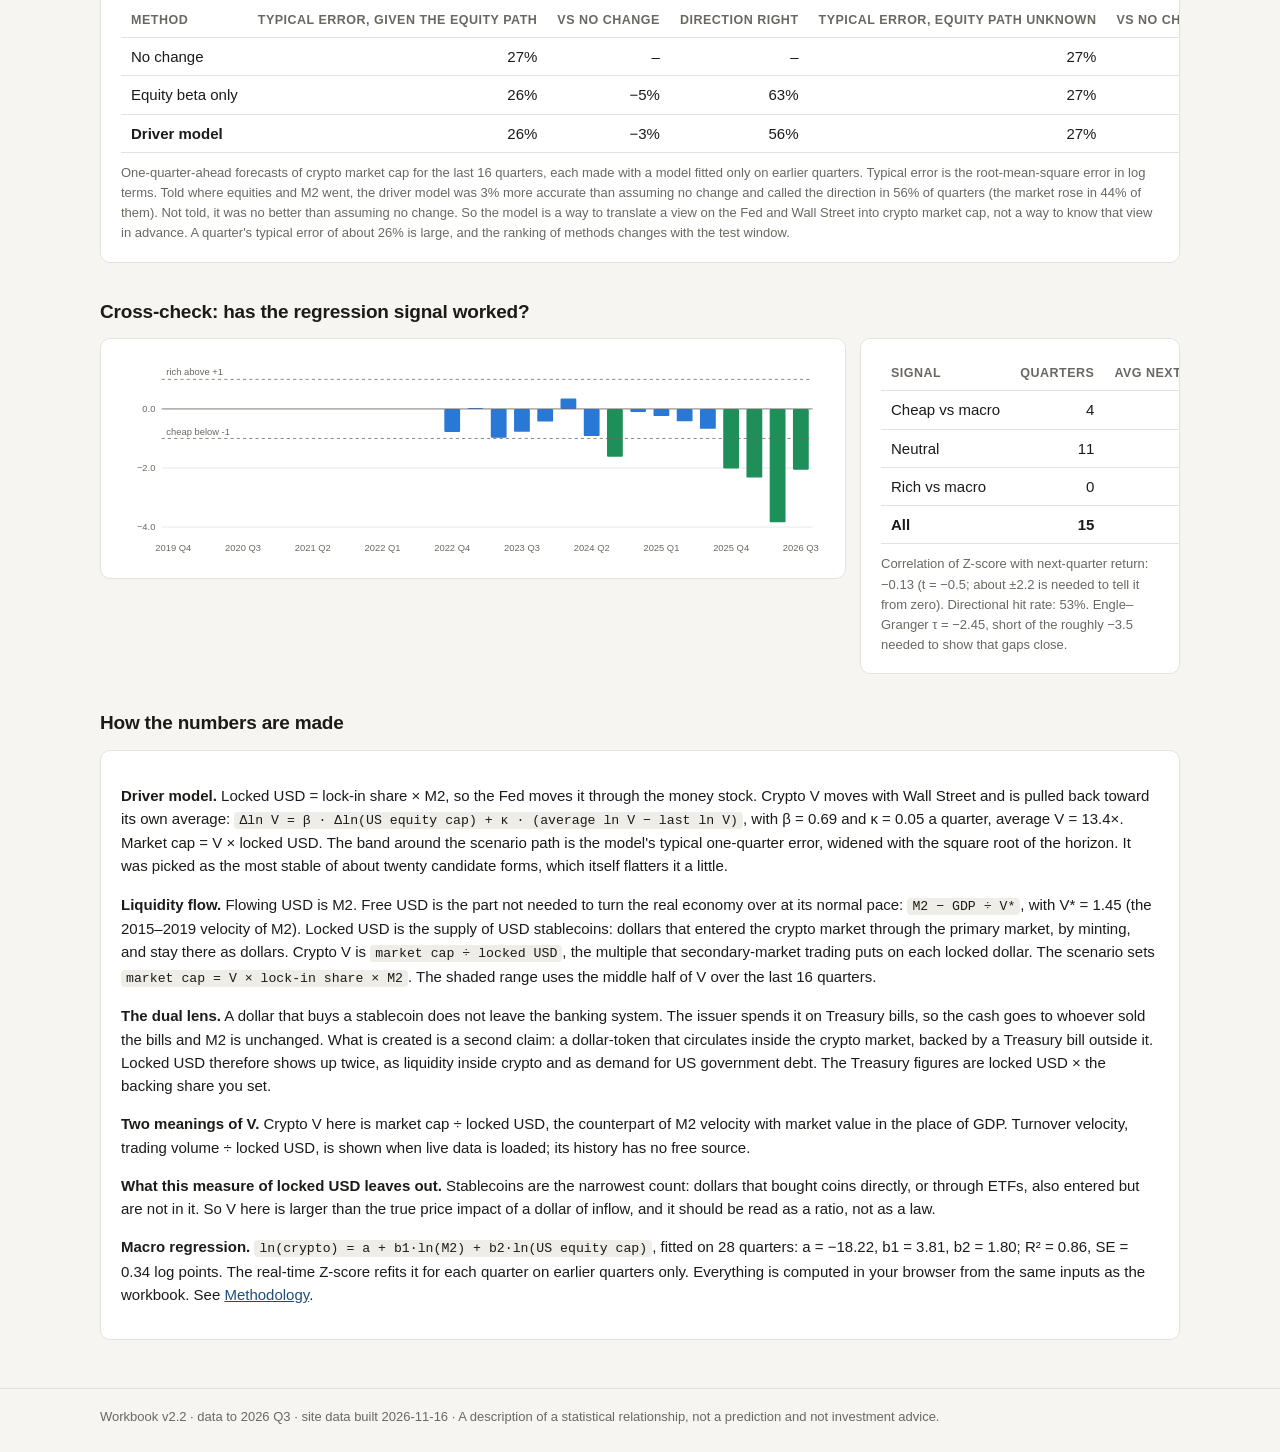
==== commit a0b71514: "Add liquidity-flow model to the workbook (v2.2) Workbook: - New Flow sheet: flowing USD, free USD, l" ====
--- a/site/forecast.html
+++ b/site/forecast.html
@@ -18,7 +18,7 @@
 
   <div class="panel controls" style="margin-top:14px;display:grid;grid-template-columns:minmax(220px,340px) 1fr;gap:6px 22px;align-items:center">
     <div><label style="margin-top:0">Stablecoin reserves held in US Treasuries <span id="bk-v"></span></label>
-    <input type="range" id="bk" min="40" max="100" step="5" value="75"></div>
+    <input type="range" id="bk" min="40" max="100" step="5"></div>
     <div class="hint">An assumption, not data: there is no free series for reserve composition. Check the issuers' reserve reports and set it. It changes the Treasury figures only, never the market cap.</div>
   </div>
 
@@ -149,7 +149,7 @@
   const $ = id => document.getElementById(id), { fmt, signalClass, css } = Site;
   const { B, X, SH, kpi } = Site;
   const model = CryptoModel.compute(MODEL_DATA), L = model.latest, trend = CryptoModel.trailingGrowth(model), bt = model.backtest;
-  const fm = CryptoModel.flow(MODEL_DATA, 16), F = fm.latest, VS = fm.stats, dm = CryptoModel.drivers(MODEL_DATA);
+  const fm = CryptoModel.flow(MODEL_DATA, MODEL_DATA.params.v_lookback), F = fm.latest, VS = fm.stats, dm = CryptoModel.drivers(MODEL_DATA);
   const round = (v, s) => +(Math.round(v / s) * s).toFixed(4);
   const m2Trend = round(trend.m2 * 100, 0.5);
 
@@ -171,6 +171,8 @@
     "Recent trend": { m2: m2Trend, eq: round(trend.equity * 100, 1) }, "Soft landing": { m2: 5, eq: 8 }, "Risk-on": { m2: 7, eq: 18 },
     "Equity bear market": { m2: 3, eq: -25 }, "Flat": { m2: 0, eq: 0 },
   };
+
+  $("bk").value = Math.round(MODEL_DATA.params.treasury_backing * 100);
 
   // ---- static text
   $("bt-inline").textContent = `correlation with the next quarter's return ${fmt.num(bt.corr)}, hit rate ${Math.round(bt.hit * 100)}% over ${bt.n} quarters`;
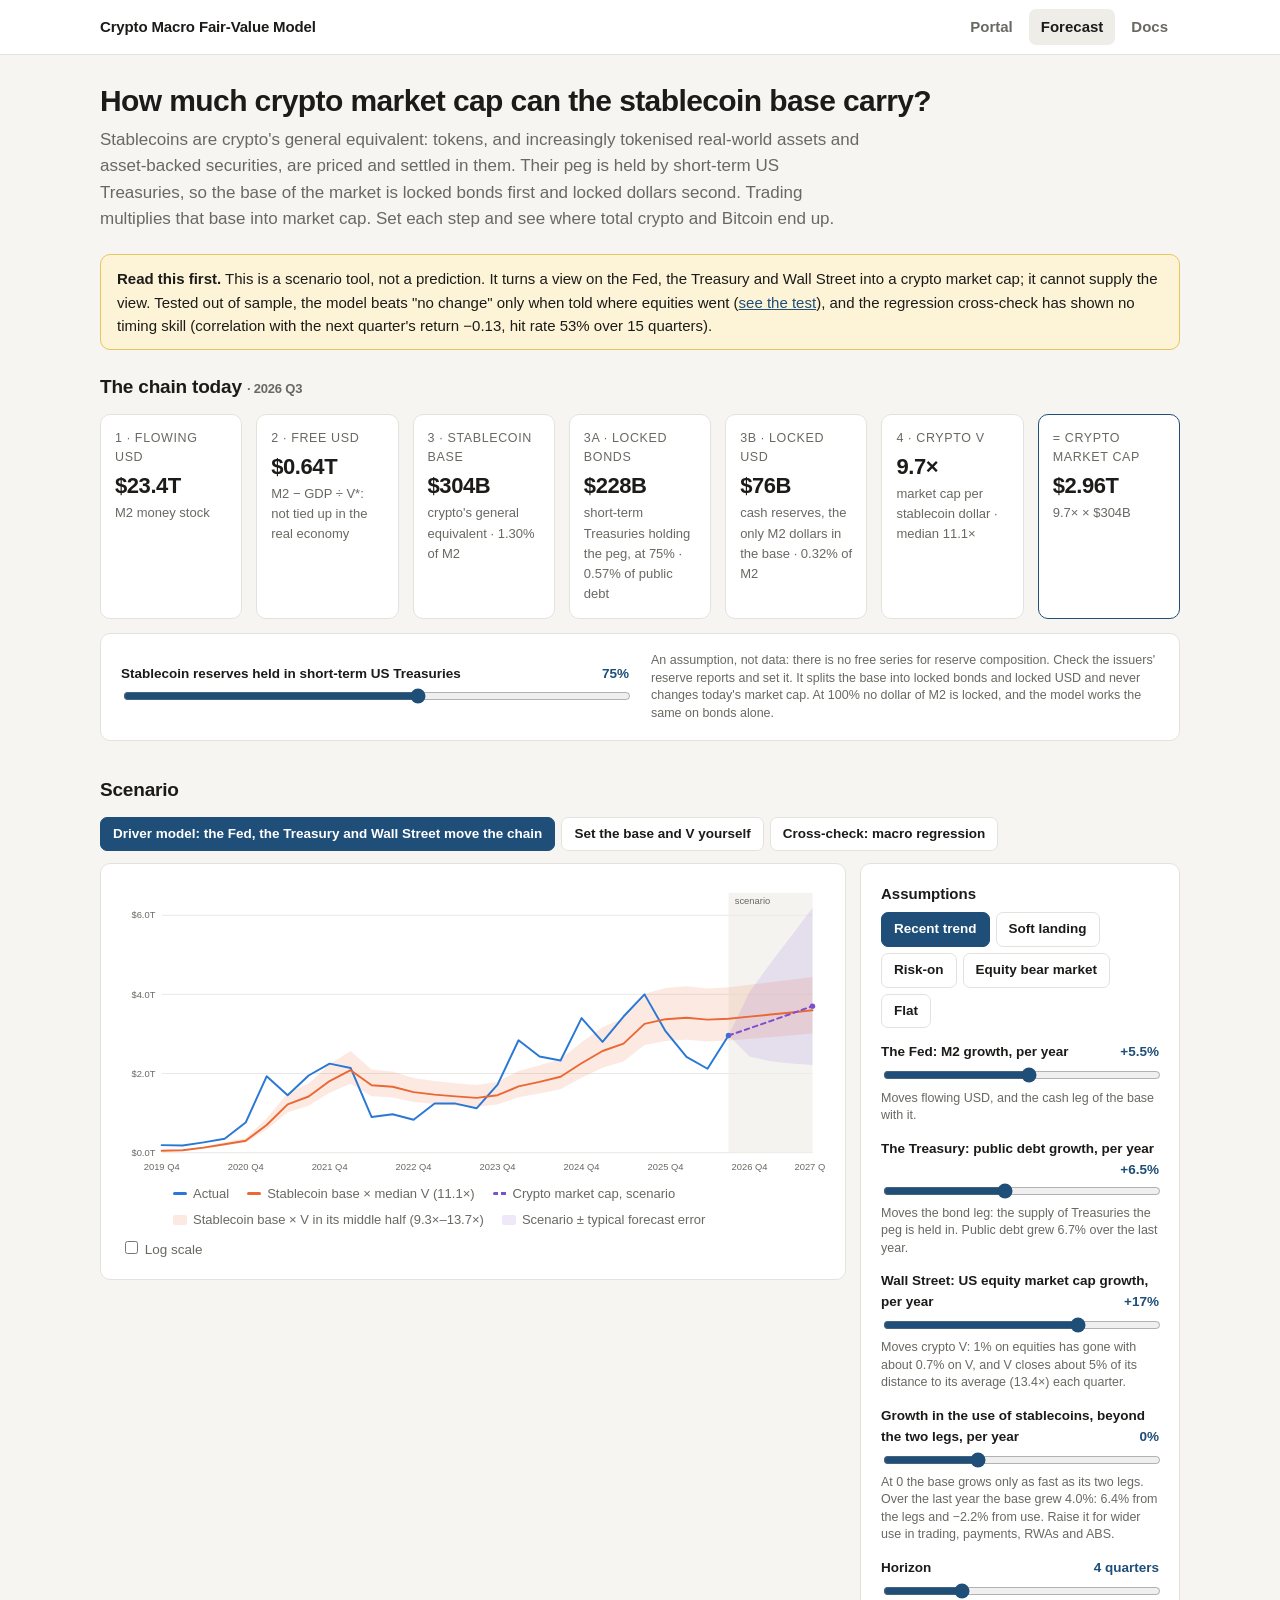
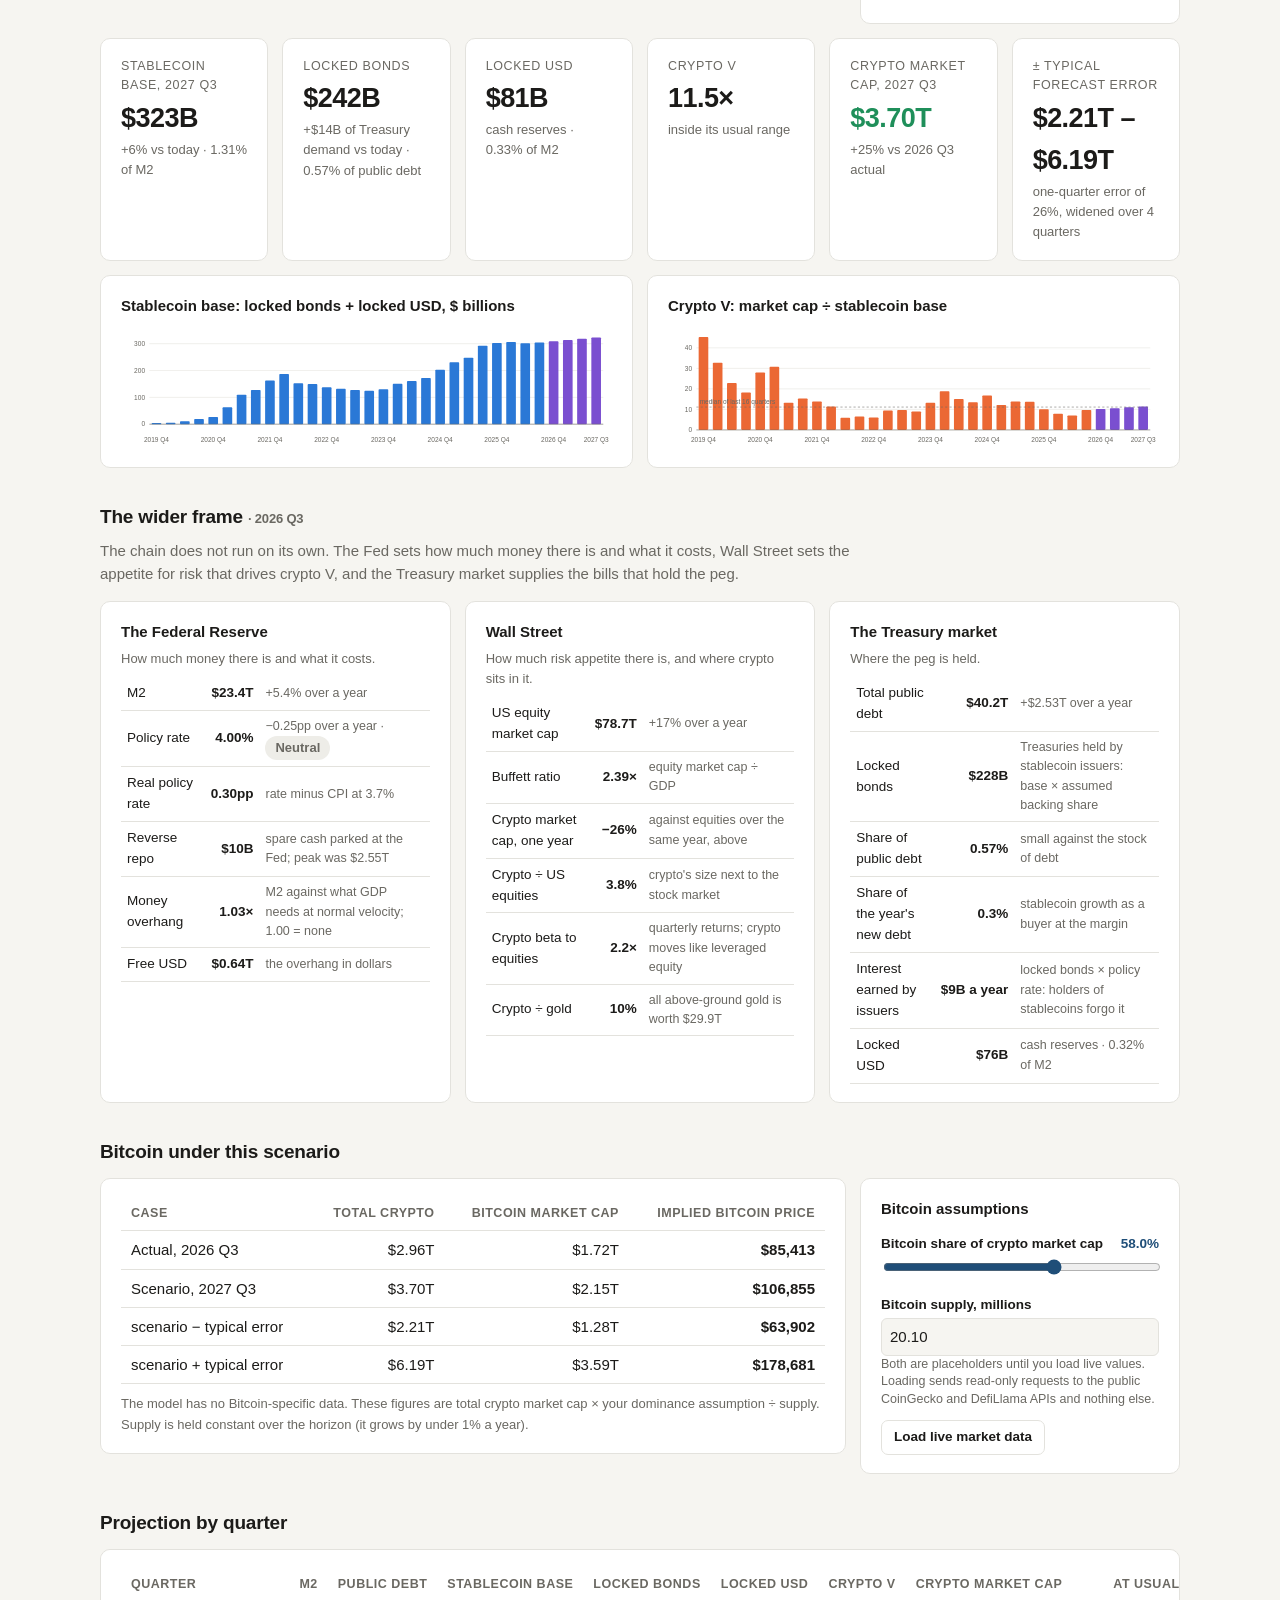
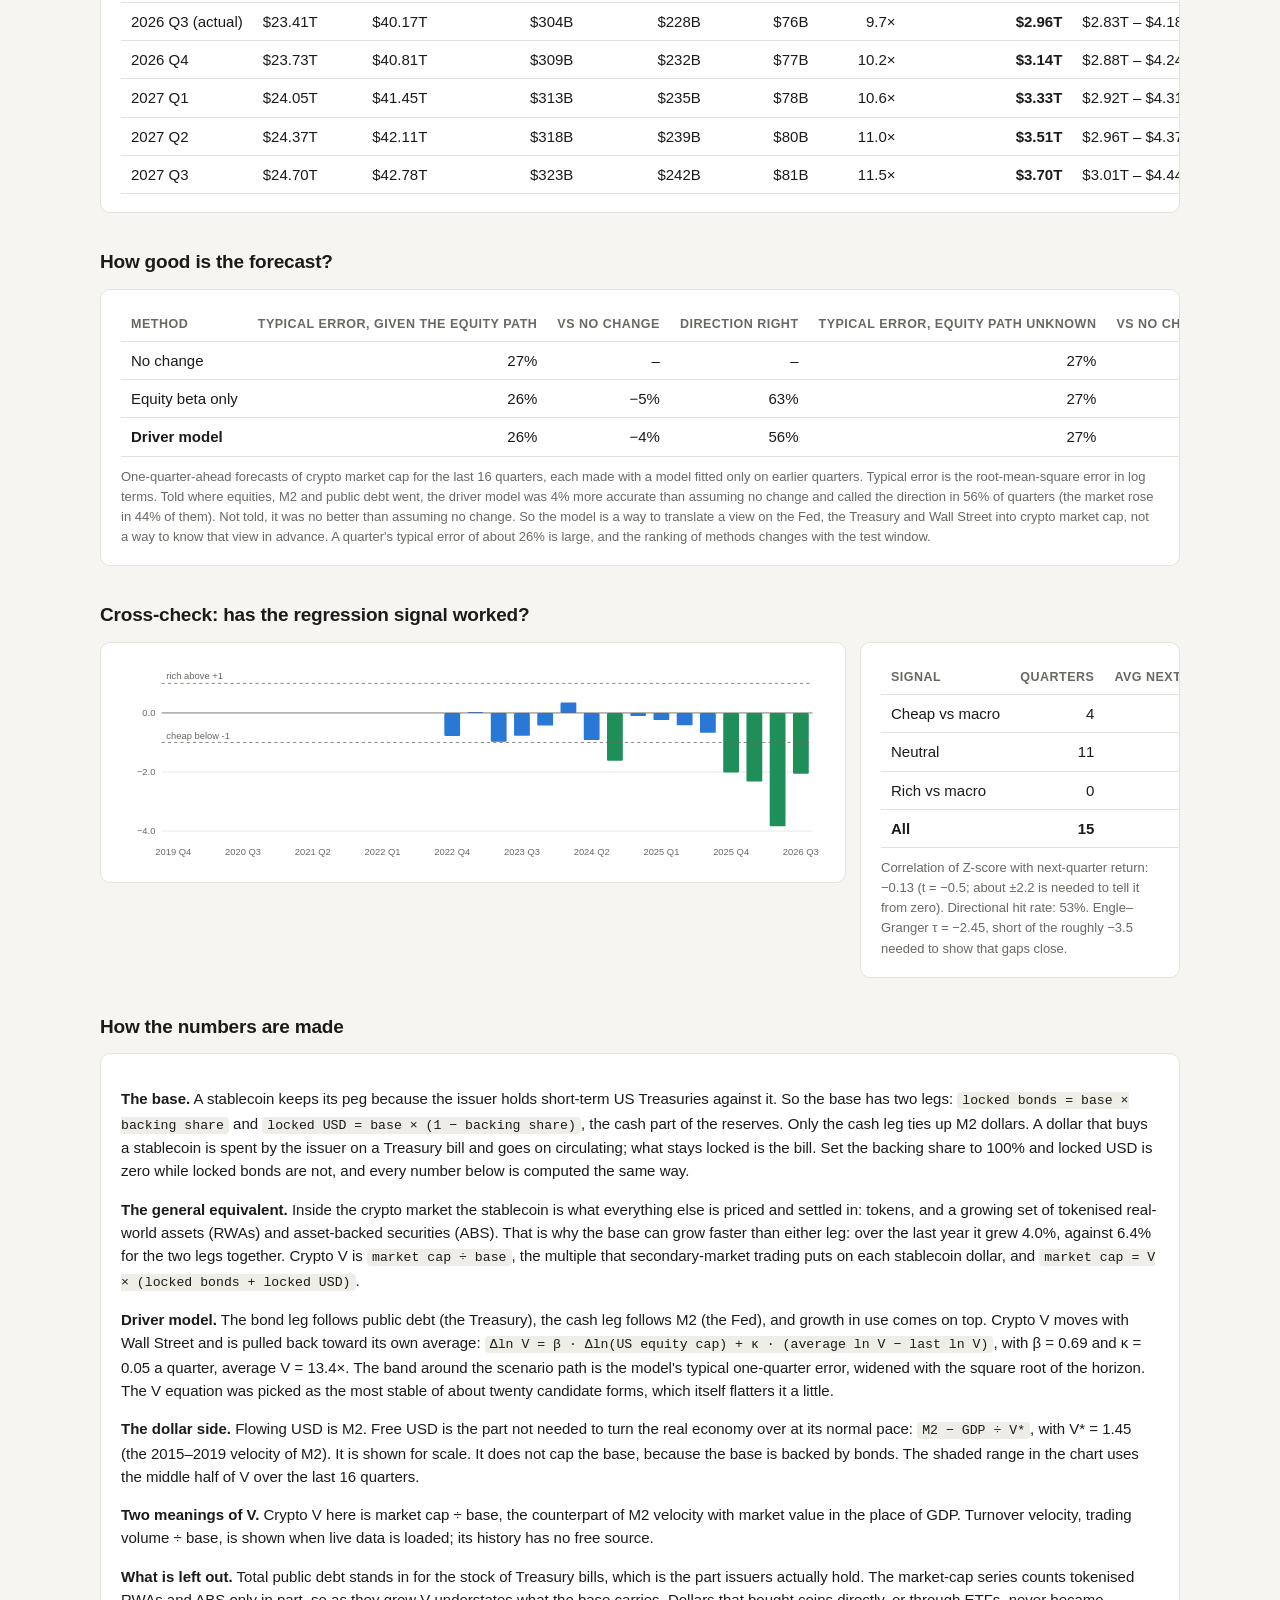
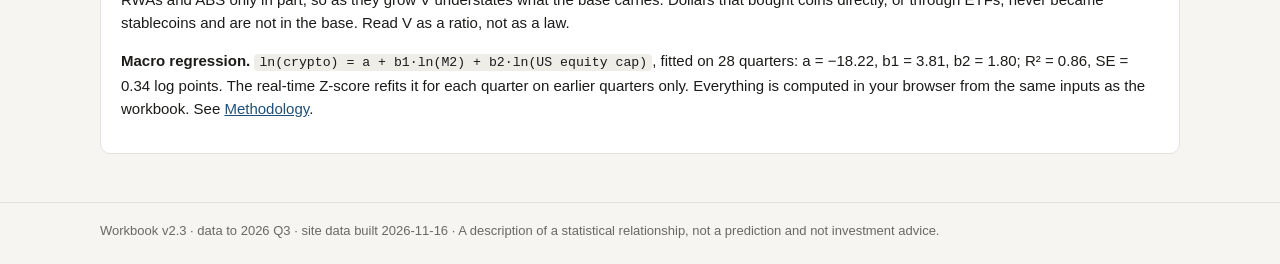
==== commit cb9bd018: "Rebuild the liquidity-flow model on a bond-backed stablecoin base (v2.3) Stablecoins are treated as " ====
--- a/site/forecast.html
+++ b/site/forecast.html
@@ -8,24 +8,24 @@
 </head>
 <body>
 <main class="wrap">
-  <h1>How much USD can become crypto market cap?</h1>
-  <p class="lede">Follow the dollars: of all the USD in circulation, some is free to move, part of that gets locked into the crypto market, and trading multiplies it into market cap. The same locked dollars are lent on to the US government as Treasury collateral. Set each step and see where total crypto and Bitcoin end up.</p>
-
-  <div class="callout"><b>Read this first.</b> This is a scenario tool, not a prediction. It turns a view on the Fed and Wall Street into a crypto market cap; it cannot supply the view. Tested out of sample, the model beats "no change" only when told where equities went (<a href="#tour">see the test</a>), and the regression cross-check has shown no timing skill (<span id="bt-inline"></span>).</div>
+  <h1>How much crypto market cap can the stablecoin base carry?</h1>
+  <p class="lede">Stablecoins are crypto's general equivalent: tokens, and increasingly tokenised real-world assets and asset-backed securities, are priced and settled in them. Their peg is held by short-term US Treasuries, so the base of the market is locked bonds first and locked dollars second. Trading multiplies that base into market cap. Set each step and see where total crypto and Bitcoin end up.</p>
+
+  <div class="callout"><b>Read this first.</b> This is a scenario tool, not a prediction. It turns a view on the Fed, the Treasury and Wall Street into a crypto market cap; it cannot supply the view. Tested out of sample, the model beats "no change" only when told where equities went (<a href="#tour">see the test</a>), and the regression cross-check has shown no timing skill (<span id="bt-inline"></span>).</div>
 
   <h2 style="margin-top:22px">The chain today <span class="muted small" id="chain-q"></span></h2>
   <section class="grid chain" id="chain"></section>
 
-  <div class="panel controls" style="margin-top:14px;display:grid;grid-template-columns:minmax(220px,340px) 1fr;gap:6px 22px;align-items:center">
-    <div><label style="margin-top:0">Stablecoin reserves held in US Treasuries <span id="bk-v"></span></label>
+  <div class="panel controls" style="margin-top:14px;display:grid;grid-template-columns:repeat(auto-fit,minmax(240px,1fr));gap:6px 22px;align-items:center">
+    <div><label style="margin-top:0">Stablecoin reserves held in short-term US Treasuries <span id="bk-v"></span></label>
     <input type="range" id="bk" min="40" max="100" step="5"></div>
-    <div class="hint">An assumption, not data: there is no free series for reserve composition. Check the issuers' reserve reports and set it. It changes the Treasury figures only, never the market cap.</div>
+    <div class="hint">An assumption, not data: there is no free series for reserve composition. Check the issuers' reserve reports and set it. It splits the base into locked bonds and locked USD and never changes today's market cap. At 100% no dollar of M2 is locked, and the model works the same on bonds alone.</div>
   </div>
 
   <h2>Scenario</h2>
   <div class="presets" id="models" style="margin-bottom:12px">
-    <button data-m="drv">Driver model: the Fed and Wall Street move the chain</button>
-    <button data-m="flow">Set lock-in and V yourself</button>
+    <button data-m="drv">Driver model: the Fed, the Treasury and Wall Street move the chain</button>
+    <button data-m="flow">Set the base and V yourself</button>
     <button data-m="reg">Cross-check: macro regression</button>
   </div>
   <div class="grid two">
@@ -39,13 +39,16 @@
       <div class="presets" id="presets-drv"></div>
       <label>The Fed: M2 growth, per year <span id="dm2-v"></span></label>
       <input type="range" id="dm2" min="-5" max="15" step="0.5">
-      <div class="hint">Moves flowing USD, and locked USD with it.</div>
+      <div class="hint">Moves flowing USD, and the cash leg of the base with it.</div>
+      <label>The Treasury: public debt growth, per year <span id="ddb-v"></span></label>
+      <input type="range" id="ddb" min="0" max="15" step="0.5">
+      <div class="hint" id="ddb-hint"></div>
       <label>Wall Street: US equity market cap growth, per year <span id="deq-v"></span></label>
       <input type="range" id="deq" min="-40" max="40" step="1">
       <div class="hint" id="deq-hint"></div>
-      <label>Lock-in share of M2, change per year <span id="dsd-v"></span></label>
-      <input type="range" id="dsd" min="-0.3" max="0.5" step="0.01">
-      <div class="hint" id="dsd-hint"></div>
+      <label>Growth in the use of stablecoins, beyond the two legs, per year <span id="dad-v"></span></label>
+      <input type="range" id="dad" min="-30" max="60" step="1">
+      <div class="hint" id="dad-hint"></div>
       <label>Horizon <span id="dhz-v"></span></label>
       <input type="range" id="dhz" min="1" max="12" step="1">
     </div>
@@ -53,13 +56,11 @@
     <div class="panel controls" id="ctl-flow" hidden>
       <h3>Assumptions</h3>
       <div class="presets" id="presets-flow"></div>
-      <label>Flowing USD: M2 growth, per year <span id="fm2-v"></span></label>
-      <input type="range" id="fm2" min="-5" max="15" step="0.5">
-      <label>Lock-in: share of M2 locked in crypto at the horizon <span id="sh-v"></span></label>
-      <input type="range" id="sh" min="0.3" max="4" step="0.01">
-      <div class="hint" id="sh-hint"></div>
+      <label>Stablecoin base: growth per year <span id="bg-v"></span></label>
+      <input type="range" id="bg" min="-30" max="80" step="1">
+      <div class="hint" id="bg-hint"></div>
       <label>Crypto V at the horizon <span id="v-v"></span></label>
-      <input type="range" id="v" min="3" max="35" step="0.1">
+      <input type="range" id="v" min="3" max="35" step="0.01">
       <div class="hint" id="v-hint"></div>
       <label>Horizon <span id="fhz-v"></span></label>
       <input type="range" id="fhz" min="1" max="12" step="1">
@@ -84,13 +85,13 @@
 
   <div id="flow-extra">
     <div class="grid" style="grid-template-columns:repeat(auto-fit,minmax(340px,1fr));margin-top:14px">
-      <div class="panel"><h3>Locked USD: stablecoin supply, $ billions</h3><div id="locked-chart"></div></div>
-      <div class="panel"><h3>Crypto V: market cap ÷ locked USD</h3><div id="v-chart"></div></div>
+      <div class="panel"><h3>Stablecoin base: locked bonds + locked USD, $ billions</h3><div id="locked-chart"></div></div>
+      <div class="panel"><h3>Crypto V: market cap ÷ stablecoin base</h3><div id="v-chart"></div></div>
     </div>
   </div>
 
   <h2>The wider frame <span class="muted small" id="macro-q"></span></h2>
-  <p class="muted" style="max-width:780px;margin-top:-4px">The chain does not run on its own. The Fed sets how much money there is and what it costs, Wall Street sets the appetite for risk that drives crypto V, and the Treasury market is where the locked dollars end up.</p>
+  <p class="muted" style="max-width:780px;margin-top:-4px">The chain does not run on its own. The Fed sets how much money there is and what it costs, Wall Street sets the appetite for risk that drives crypto V, and the Treasury market supplies the bills that hold the peg.</p>
   <section class="grid lenses" id="lenses"></section>
 
   <h2>Bitcoin under this scenario</h2>
@@ -130,11 +131,12 @@
 
   <h2>How the numbers are made</h2>
   <div class="panel md">
-    <p><b>Driver model.</b> Locked USD = lock-in share × M2, so the Fed moves it through the money stock. Crypto V moves with Wall Street and is pulled back toward its own average: <code>Δln V = β · Δln(US equity cap) + κ · (average ln V − last ln V)</code>, with <span id="drv-coefs"></span>. Market cap = V × locked USD. The band around the scenario path is the model's typical one-quarter error, widened with the square root of the horizon. It was picked as the most stable of about twenty candidate forms, which itself flatters it a little.</p>
-    <p><b>Liquidity flow.</b> Flowing USD is M2. Free USD is the part not needed to turn the real economy over at its normal pace: <code>M2 − GDP ÷ V*</code>, with V* = <span id="vstar"></span> (the 2015–2019 velocity of M2). Locked USD is the supply of USD stablecoins: dollars that entered the crypto market through the primary market, by minting, and stay there as dollars. Crypto V is <code>market cap ÷ locked USD</code>, the multiple that secondary-market trading puts on each locked dollar. The scenario sets <code>market cap = V × lock-in share × M2</code>. The shaded range uses the middle half of V over the last <span id="lookback"></span> quarters.</p>
-    <p><b>The dual lens.</b> A dollar that buys a stablecoin does not leave the banking system. The issuer spends it on Treasury bills, so the cash goes to whoever sold the bills and M2 is unchanged. What is created is a second claim: a dollar-token that circulates inside the crypto market, backed by a Treasury bill outside it. Locked USD therefore shows up twice, as liquidity inside crypto and as demand for US government debt. The Treasury figures are locked USD × the backing share you set.</p>
-    <p><b>Two meanings of V.</b> Crypto V here is market cap ÷ locked USD, the counterpart of M2 velocity with market value in the place of GDP. Turnover velocity, trading volume ÷ locked USD, is shown when live data is loaded; its history has no free source.</p>
-    <p><b>What this measure of locked USD leaves out.</b> Stablecoins are the narrowest count: dollars that bought coins directly, or through ETFs, also entered but are not in it. So V here is larger than the true price impact of a dollar of inflow, and it should be read as a ratio, not as a law.</p>
+    <p><b>The base.</b> A stablecoin keeps its peg because the issuer holds short-term US Treasuries against it. So the base has two legs: <code>locked bonds = base × backing share</code> and <code>locked USD = base × (1 − backing share)</code>, the cash part of the reserves. Only the cash leg ties up M2 dollars. A dollar that buys a stablecoin is spent by the issuer on a Treasury bill and goes on circulating; what stays locked is the bill. Set the backing share to 100% and locked USD is zero while locked bonds are not, and every number below is computed the same way.</p>
+    <p><b>The general equivalent.</b> Inside the crypto market the stablecoin is what everything else is priced and settled in: tokens, and a growing set of tokenised real-world assets (RWAs) and asset-backed securities (ABS). That is why the base can grow faster than either leg: over the last year it grew <span id="use-coefs"></span>. Crypto V is <code>market cap ÷ base</code>, the multiple that secondary-market trading puts on each stablecoin dollar, and <code>market cap = V × (locked bonds + locked USD)</code>.</p>
+    <p><b>Driver model.</b> The bond leg follows public debt (the Treasury), the cash leg follows M2 (the Fed), and growth in use comes on top. Crypto V moves with Wall Street and is pulled back toward its own average: <code>Δln V = β · Δln(US equity cap) + κ · (average ln V − last ln V)</code>, with <span id="drv-coefs"></span>. The band around the scenario path is the model's typical one-quarter error, widened with the square root of the horizon. The V equation was picked as the most stable of about twenty candidate forms, which itself flatters it a little.</p>
+    <p><b>The dollar side.</b> Flowing USD is M2. Free USD is the part not needed to turn the real economy over at its normal pace: <code>M2 − GDP ÷ V*</code>, with V* = <span id="vstar"></span> (the 2015–2019 velocity of M2). It is shown for scale. It does not cap the base, because the base is backed by bonds. The shaded range in the chart uses the middle half of V over the last <span id="lookback"></span> quarters.</p>
+    <p><b>Two meanings of V.</b> Crypto V here is market cap ÷ base, the counterpart of M2 velocity with market value in the place of GDP. Turnover velocity, trading volume ÷ base, is shown when live data is loaded; its history has no free source.</p>
+    <p><b>What is left out.</b> Total public debt stands in for the stock of Treasury bills, which is the part issuers actually hold. The market-cap series counts tokenised RWAs and ABS only in part, so as they grow V understates what the base carries. Dollars that bought coins directly, or through ETFs, never became stablecoins and are not in the base. Read V as a ratio, not as a law.</p>
     <p><b>Macro regression.</b> <code>ln(crypto) = a + b1·ln(M2) + b2·ln(US equity cap)</code>, fitted on <span id="n-obs"></span> quarters: <span id="coefs"></span>. The real-time Z-score refits it for each quarter on earlier quarters only. Everything is computed in your browser from the same inputs as the workbook. See <a href="docs.html?doc=methodology">Methodology</a>.</p>
   </div>
 </main>
@@ -151,21 +153,21 @@
   const model = CryptoModel.compute(MODEL_DATA), L = model.latest, trend = CryptoModel.trailingGrowth(model), bt = model.backtest;
   const fm = CryptoModel.flow(MODEL_DATA, MODEL_DATA.params.v_lookback), F = fm.latest, VS = fm.stats, dm = CryptoModel.drivers(MODEL_DATA);
   const round = (v, s) => +(Math.round(v / s) * s).toFixed(4);
-  const m2Trend = round(trend.m2 * 100, 0.5);
+  const m2Trend = round(trend.m2 * 100, 0.5), BT = CryptoModel.baseTrend(fm, MODEL_DATA.params.treasury_backing);
+  const debtTrend = round(BT.debt * 100, 0.5), baseTrend = Math.max(-30, Math.min(80, Math.round(BT.growth * 100)));
 
   const state = {
     model: "drv", live: null,
-    drv: { m2: m2Trend, eq: round(trend.equity * 100, 1), sd: 0, hz: 4, preset: "Recent trend" },
-    flow: { m2: m2Trend, sh: round(F.share * 100, 0.01), v: round(F.v, 0.1), hz: 4, preset: "Hold today's values" },
+    drv: { m2: m2Trend, db: debtTrend, eq: round(trend.equity * 100, 1), ad: 0, hz: 4, preset: "Recent trend" },
+    flow: { bg: 0, v: round(F.v, 0.01), hz: 4, preset: "Hold today's values" },
     reg: { m2: m2Trend, eq: round(trend.equity * 100, 1), hz: 4, cl: 0, preset: "Recent trend" },
   };
-  const shareTrendAt = hz => round((F.share + fm.shareTrend * hz) * 100, 0.01);
   const flowPresets = {
-    "Hold today's values": () => ({ sh: round(F.share * 100, 0.01), v: round(F.v, 0.1) }),
-    "V back to its median": () => ({ sh: round(F.share * 100, 0.01), v: round(VS.med, 0.1) }),
-    "Lock-in keeps rising": () => ({ sh: shareTrendAt(state.flow.hz), v: round(F.v, 0.1) }),
-    "Risk-on": () => ({ sh: shareTrendAt(state.flow.hz), v: round(VS.q3, 0.1) }),
-    "Risk-off": () => ({ sh: round(F.share * 90, 0.01), v: round(VS.min, 0.1) }),
+    "Hold today's values": () => ({ bg: 0, v: round(F.v, 0.01) }),
+    "V back to its median": () => ({ bg: 0, v: round(VS.med, 0.1) }),
+    "Base keeps growing": () => ({ bg: baseTrend, v: round(F.v, 0.01) }),
+    "Risk-on": () => ({ bg: Math.max(baseTrend, 20), v: round(VS.q3, 0.1) }),
+    "Risk-off": () => ({ bg: -10, v: round(VS.min, 0.1) }),
   };
   const regPresets = {
     "Recent trend": { m2: m2Trend, eq: round(trend.equity * 100, 1) }, "Soft landing": { m2: 5, eq: 8 }, "Risk-on": { m2: 7, eq: 18 },
@@ -178,7 +180,6 @@
   $("bt-inline").textContent = `correlation with the next quarter's return ${fmt.num(bt.corr)}, hit rate ${Math.round(bt.hit * 100)}% over ${bt.n} quarters`;
   $("n-obs").textContent = model.n; $("vstar").textContent = MODEL_DATA.params.v_star; $("lookback").textContent = VS.lookback;
   $("coefs").textContent = `a = ${fmt.num(model.coef.a)}, b1 = ${fmt.num(model.coef.b1)}, b2 = ${fmt.num(model.coef.b2)}; R² = ${model.coef.r2.toFixed(2)}, SE = ${model.coef.se.toFixed(2)} log points`;
-  $("sh-hint").textContent = `Now ${SH(F.share)} of M2, or ${Math.round(F.shareFree * 100)}% of free USD. It has moved by ${fmt.num(fm.shareTrend * 100, 3)} points a quarter over the last two years.`;
   $("v-hint").textContent = `Now ${X(F.v)}. Over the last ${VS.lookback} quarters: middle half ${X(VS.q1)} to ${X(VS.q3)}, median ${X(VS.med)}, extremes ${X(VS.min)} and ${X(VS.max)}.`;
 
   function renderChain() {
@@ -199,11 +200,10 @@
   $("presets-drv").addEventListener("click", e => { const p = regPresets[e.target.dataset.p]; if (p) { Object.assign(state.drv, p, { preset: e.target.dataset.p }); render(); } });
   $("presets-flow").addEventListener("click", e => { const p = flowPresets[e.target.dataset.p]; if (p) { Object.assign(state.flow, p(), { preset: e.target.dataset.p }); render(); } });
   $("presets-reg").addEventListener("click", e => { const p = regPresets[e.target.dataset.p]; if (p) { Object.assign(state.reg, p, { preset: e.target.dataset.p }); render(); } });
-  [["dm2", "drv", "m2"], ["deq", "drv", "eq"], ["dsd", "drv", "sd"], ["dhz", "drv", "hz"], ["fm2", "flow", "m2"], ["sh", "flow", "sh"], ["v", "flow", "v"], ["fhz", "flow", "hz"], ["m2", "reg", "m2"], ["eq", "reg", "eq"], ["hz", "reg", "hz"], ["cl", "reg", "cl"]]
+  [["dm2", "drv", "m2"], ["ddb", "drv", "db"], ["deq", "drv", "eq"], ["dad", "drv", "ad"], ["dhz", "drv", "hz"], ["bg", "flow", "bg"], ["v", "flow", "v"], ["fhz", "flow", "hz"], ["m2", "reg", "m2"], ["eq", "reg", "eq"], ["hz", "reg", "hz"], ["cl", "reg", "cl"]]
     .forEach(([id, m, key]) => $(id).addEventListener("input", e => {
       state[m][key] = +e.target.value;
-      if (key === "hz" && m === "flow" && flowPresets[state.flow.preset]) Object.assign(state.flow, flowPresets[state.flow.preset]());
-      else if (key !== "hz" && key !== "cl" && key !== "sd" && !(m === "flow" && key === "m2")) state[m].preset = null;
+      if (key !== "hz" && key !== "cl" && key !== "ad" && key !== "db") state[m].preset = null;
       render();
     }));
   ["log", "dom", "supply", "bk"].forEach(id => $(id).addEventListener("input", render));
@@ -218,10 +218,10 @@
       ]);
       const lv = state.live = { cap: g.data.total_market_cap.usd / 1e12, volume: g.data.total_volume.usd / 1e12, dom: g.data.market_cap_percentage.btc, price: b.bitcoin.usd,
                                 supply: b.bitcoin.usd_market_cap / b.bitcoin.usd / 1e6,
-                                stable: s && s.length ? s[s.length - 1].totalCirculatingUSD.peggedUSD / 1e12 : F.locked };
+                                stable: s && s.length ? s[s.length - 1].totalCirculatingUSD.peggedUSD / 1e12 : F.base };
       $("dom").value = lv.dom.toFixed(1); $("supply").value = lv.supply.toFixed(2);
       $("live-hint").textContent = `Live at ${new Date().toLocaleString()}: total market cap ${fmt.t2(lv.cap)}, Bitcoin ${fmt.usd(lv.price)}, dominance ${lv.dom.toFixed(1)}%, ` +
-        `stablecoins ${B(lv.stable)}${s ? "" : " (quarter-end value; DefiLlama not reachable)"}, 24-hour trading volume ${B(lv.volume)}. M2 and GDP are still those of ${F.quarter}. Scenarios still start from ${F.quarter}.`;
+        `stablecoins ${B(lv.stable)}${s ? "" : " (quarter-end value; DefiLlama not reachable)"}, 24-hour trading volume ${B(lv.volume)}. M2, GDP and public debt are still those of ${F.quarter}. Scenarios still start from ${F.quarter}.`;
       $("live").textContent = "Refresh live data";
     } catch (err) {
       $("live-hint").textContent = "Could not reach CoinGecko (offline, blocked or rate-limited). Set the two values by hand.";
@@ -237,14 +237,14 @@
     document.querySelectorAll("#models button").forEach(b => b.setAttribute("aria-pressed", b.dataset.m === state.model));
     $("ctl-drv").hidden = !drvMode; $("ctl-flow").hidden = state.model !== "flow"; $("ctl-reg").hidden = flowMode; $("flow-extra").hidden = !flowMode;
     document.querySelectorAll("#presets-drv button").forEach(b => b.setAttribute("aria-pressed", b.dataset.p === dv.preset));
-    $("dm2").value = dv.m2; $("deq").value = dv.eq; $("dsd").value = dv.sd; $("dhz").value = dv.hz;
+    $("dm2").value = dv.m2; $("ddb").value = dv.db; $("deq").value = dv.eq; $("dad").value = dv.ad; $("dhz").value = dv.hz;
     $("dm2-v").textContent = fmt.pct(dv.m2 / 100, 1); $("deq-v").textContent = fmt.pct(dv.eq / 100); $("dhz-v").textContent = dv.hz + (dv.hz === 1 ? " quarter" : " quarters");
-    $("dsd-v").textContent = (dv.sd > 0 ? "+" : dv.sd < 0 ? "−" : "") + Math.abs(dv.sd).toFixed(2) + " pt";
+    $("ddb-v").textContent = fmt.pct(dv.db / 100, 1); $("dad-v").textContent = dv.ad ? fmt.pct(dv.ad / 100) : "0%";
     document.querySelectorAll("#presets-flow button").forEach(b => b.setAttribute("aria-pressed", b.dataset.p === f.preset));
     document.querySelectorAll("#presets-reg button").forEach(b => b.setAttribute("aria-pressed", b.dataset.p === r.preset));
     const q = n => n + (n === 1 ? " quarter" : " quarters");
-    $("fm2").value = f.m2; $("sh").value = f.sh; $("v").value = f.v; $("fhz").value = f.hz;
-    $("fm2-v").textContent = fmt.pct(f.m2 / 100, 1); $("sh-v").textContent = f.sh.toFixed(2) + "%"; $("v-v").textContent = X(f.v); $("fhz-v").textContent = q(f.hz);
+    $("bg").value = f.bg; $("v").value = f.v; $("fhz").value = f.hz;
+    $("bg-v").textContent = f.bg ? fmt.pct(f.bg / 100) : "0%"; $("v-v").textContent = X(f.v); $("fhz-v").textContent = q(f.hz);
     $("m2").value = r.m2; $("eq").value = r.eq; $("hz").value = r.hz; $("cl").value = r.cl;
     $("m2-v").textContent = fmt.pct(r.m2 / 100, 1); $("eq-v").textContent = fmt.pct(r.eq / 100); $("hz-v").textContent = q(r.hz); $("cl-v").textContent = r.cl + "%";
     renderChain();
@@ -258,40 +258,41 @@
 
     if (flowMode) {
       proj = drvMode
-        ? CryptoModel.projectDrivers(dm, fm, { m2Growth: dv.m2 / 100, eqGrowth: dv.eq / 100, shareDrift: dv.sd / 100, horizon: dv.hz })
-        : CryptoModel.projectFlow(fm, { m2Growth: f.m2 / 100, shareEnd: f.sh / 100, vEnd: f.v, horizon: f.hz });
+        ? CryptoModel.projectDrivers(dm, fm, { m2Growth: dv.m2 / 100, debtGrowth: dv.db / 100, eqGrowth: dv.eq / 100, useGrowth: dv.ad / 100, backing: bk, horizon: dv.hz })
+        : CryptoModel.projectFlow(fm, { baseGrowth: f.bg / 100, vEnd: f.v, horizon: f.hz, m2Growth: m2Trend / 100, debtGrowth: debtTrend / 100 });
       end = proj[proj.length - 1];
       const H = fm.rows, nh = H.length, pad = new Array(nh - 1).fill(null), fut = proj.map(() => null), xs = H.map(x => x.quarter).concat(proj.map(p => p.quarter));
       Charts.line($("main-chart"), {
-        label: "Crypto market cap and liquidity-flow scenario", x: xs, log: $("log").checked, split: nh - 1, yFormat: yT,
+        label: "Crypto market cap and stablecoin-base scenario", x: xs, log: $("log").checked, split: nh - 1, yFormat: yT,
         series: [
           { name: "Actual", color: css("--actual"), values: H.map(x => x.actual).concat(fut) },
-          { name: `Locked USD × median V (${X(VS.med)})`, color: css("--fair"), dot: false, values: H.map(x => x.implied).concat(proj.map(p => p.implied)) },
+          { name: `Stablecoin base × median V (${X(VS.med)})`, color: css("--fair"), dot: false, values: H.map(x => x.implied).concat(proj.map(p => p.implied)) },
           { name: "Crypto market cap, scenario", color: css("--path"), dash: "6 5", values: pad.concat([F.actual], proj.map(p => p.path)) },
         ],
-        bands: [{ name: `Locked USD × V in its middle half (${X(VS.q1)}–${X(VS.q3)})`, color: css("--band"), lo: H.map(x => x.lo).concat(proj.map(p => p.lo)), hi: H.map(x => x.hi).concat(proj.map(p => p.hi)) }]
+        bands: [{ name: `Stablecoin base × V in its middle half (${X(VS.q1)}–${X(VS.q3)})`, color: css("--band"), lo: H.map(x => x.lo).concat(proj.map(p => p.lo)), hi: H.map(x => x.hi).concat(proj.map(p => p.hi)) }]
           .concat(drvMode ? [{ name: "Scenario ± typical forecast error", color: css("--pathband"), lo: pad.concat([F.actual], proj.map(p => p.errLo)), hi: pad.concat([F.actual], proj.map(p => p.errHi)) }] : []),
       });
       const fade = (i, c) => i >= nh ? css("--path") : c;
-      Charts.bars($("locked-chart"), { label: "Locked USD", name: "Locked USD", x: xs, height: 230, values: H.map(x => x.locked * 1000).concat(proj.map(p => p.locked * 1000)),
+      Charts.bars($("locked-chart"), { label: "Stablecoin base", name: "Stablecoin base", x: xs, height: 230, values: H.map(x => x.base * 1000).concat(proj.map(p => p.base * 1000)),
         color: (v, i) => fade(i, css("--actual")), yFormat: (v, long) => long ? "$" + v.toFixed(0) + "B" : v.toFixed(0) });
       Charts.bars($("v-chart"), { label: "Crypto V", name: "Crypto V", x: xs, height: 230, values: H.map(x => x.v).concat(proj.map(p => p.v)),
         color: (v, i) => fade(i, css("--fair")), refs: [{ value: VS.med, label: "median of last " + VS.lookback + " quarters" }], yFormat: (v, long) => long ? X(v) : v.toFixed(0) });
 
+      const LE = CryptoModel.legs(end.base, end.m2, end.debt, bk), L0 = CryptoModel.legs(F.base, F.m2, F.debt, bk);
       $("result").innerHTML =
-        kpi(`Flowing USD, ${end.quarter}`, fmt.usdT(end.m2, true), `M2, ${fmt.pct(end.m2 / F.m2 - 1, 1)} vs today`) +
-        kpi("Locked USD", B(end.locked), `${SH(end.share)} of M2 · ${fmt.pct(end.locked / F.locked - 1)} vs today`) +
-        kpi("Treasuries behind it", B(end.locked * bk), `${end.locked >= F.locked ? "+" : "−"}${B(Math.abs(end.locked - F.locked) * bk)} of Treasury demand vs today`) +
+        kpi(`Stablecoin base, ${end.quarter}`, B(end.base), `${fmt.pct(end.base / F.base - 1)} vs today · ${SH(end.base / end.m2)} of M2`) +
+        kpi("Locked bonds", B(LE.bonds), `${LE.bonds >= L0.bonds ? "+" : "−"}${B(Math.abs(LE.bonds - L0.bonds))} of Treasury demand vs today · ${SH(LE.bondShare)} of public debt`) +
+        kpi("Locked USD", B(LE.cash), LE.cash > 0 ? `cash reserves · ${SH(LE.cashShare)} of M2` : "none: the base rests on bonds alone") +
         kpi("Crypto V", X(end.v), end.v < VS.q1 ? "below its usual range" : end.v > VS.q3 ? "above its usual range" : "inside its usual range") +
         kpi(`Crypto market cap, ${end.quarter}`, fmt.t2(end.path), `${fmt.pct(end.path / F.actual - 1)} vs ${F.quarter} actual`, end.path >= F.actual ? "good-t" : "bad-t") +
         (drvMode ? kpi("± typical forecast error", `${fmt.usdT(end.errLo, true)} – ${fmt.usdT(end.errHi, true)}`, `one-quarter error of ${Math.round(dm.rmse * 100)}%, widened over ${end.h} quarter${end.h > 1 ? "s" : ""}`)
-                 : kpi("Same locked USD at usual V", `${fmt.usdT(end.lo, true)} – ${fmt.usdT(end.hi, true)}`, `V between ${X(VS.q1)} and ${X(VS.q3)}`));
+                 : kpi("Same base at usual V", `${fmt.usdT(end.lo, true)} – ${fmt.usdT(end.hi, true)}`, `V between ${X(VS.q1)} and ${X(VS.q3)}`));
       cases = drvMode ? [[`Actual, ${F.quarter}`, F.actual], [`Scenario, ${end.quarter}`, end.path], ["  scenario − typical error", end.errLo], ["  scenario + typical error", end.errHi]]
         : [[`Actual, ${F.quarter}`, F.actual], [`Scenario, ${end.quarter}`, end.path], [`  at V = ${X(VS.q1)} (lower quartile)`, end.lo],
                [`  at V = ${X(VS.med)} (median)`, end.implied], [`  at V = ${X(VS.q3)} (upper quartile)`, end.hi]];
-      $("proj-table").innerHTML = "<tr><th>Quarter</th><th>M2</th><th>Lock-in share</th><th>Locked USD</th><th>Treasuries held</th><th>Crypto V</th><th>Crypto market cap</th><th>At usual V</th><th>Implied BTC price</th></tr>" +
+      $("proj-table").innerHTML = "<tr><th>Quarter</th><th>M2</th><th>Public debt</th><th>Stablecoin base</th><th>Locked bonds</th><th>Locked USD</th><th>Crypto V</th><th>Crypto market cap</th><th>At usual V</th><th>Implied BTC price</th></tr>" +
         [Object.assign({}, F, { quarter: F.quarter + " (actual)", path: F.actual })].concat(proj).map(p =>
-          `<tr><td>${p.quarter}</td><td>${fmt.t2(p.m2)}</td><td>${SH(p.share)}</td><td>${B(p.locked)}</td><td>${B(p.locked * bk)}</td><td>${X(p.v)}</td><td><b>${fmt.t2(p.path)}</b></td><td>${fmt.t2(p.lo)} – ${fmt.t2(p.hi)}</td><td>${fmt.usd(btc(p.path).price)}</td></tr>`).join("");
+          `<tr><td>${p.quarter}</td><td>${fmt.t2(p.m2)}</td><td>${fmt.t2(p.debt)}</td><td>${B(p.base)}</td><td>${B(p.base * bk)}</td><td>${B(p.base * (1 - bk))}</td><td>${X(p.v)}</td><td><b>${fmt.t2(p.path)}</b></td><td>${fmt.t2(p.lo)} – ${fmt.t2(p.hi)}</td><td>${fmt.usd(btc(p.path).price)}</td></tr>`).join("");
     } else {
       proj = CryptoModel.project(model, { m2Growth: r.m2 / 100, eqGrowth: r.eq / 100, horizon: r.hz, closure: r.cl / 100 });
       end = proj[proj.length - 1];
@@ -330,12 +331,16 @@
     T.map((m, j) => `<tr><td>${j === 2 ? "<b>" + m.name + "</b>" : m.name}</td><td>${pc(m.rmseC)}</td><td>${j ? rel(m.ratioC) : "–"}</td><td>${pc(m.hitC)}</td><td>${pc(m.rmseU)}</td><td>${j ? rel(m.ratioU) : "–"}</td><td>${pc(m.hitU)}</td></tr>`).join("");
   const D = T[2];
   $("tour-note").textContent = `One-quarter-ahead forecasts of crypto market cap for the last ${dm.forecasts} quarters, each made with a model fitted only on earlier quarters. ` +
-    `Typical error is the root-mean-square error in log terms. Told where equities and M2 went, the driver model was ${D.ratioC < 1 ? Math.round((1 - D.ratioC) * 100) + "% more accurate than" : Math.round((D.ratioC - 1) * 100) + "% less accurate than"} assuming no change` +
+    `Typical error is the root-mean-square error in log terms. Told where equities, M2 and public debt went, the driver model was ${D.ratioC < 1 ? Math.round((1 - D.ratioC) * 100) + "% more accurate than" : Math.round((D.ratioC - 1) * 100) + "% less accurate than"} assuming no change` +
     ` and called the direction in ${pc(D.hitC)} of quarters (the market rose in ${pc(dm.upShare)} of them). Not told, it was ${Math.abs(D.ratioU - 1) < 0.03 ? "no better than" : D.ratioU < 1 ? "slightly better than" : "worse than"} assuming no change. ` +
-    `So the model is a way to translate a view on the Fed and Wall Street into crypto market cap, not a way to know that view in advance. A quarter's typical error of about ${pc(D.rmseC)} is large, and the ranking of methods changes with the test window.`;
+    `So the model is a way to translate a view on the Fed, the Treasury and Wall Street into crypto market cap, not a way to know that view in advance. A quarter's typical error of about ${pc(D.rmseC)} is large, and the ranking of methods changes with the test window.`;
   $("drv-coefs").textContent = `β = ${dm.beta.toFixed(2)} and κ = ${dm.kappa.toFixed(2)} a quarter, average V = ${X(dm.vbar)}`;
   $("deq-hint").textContent = `Moves crypto V: 1% on equities has gone with about ${dm.beta.toFixed(1)}% on V, and V closes about ${Math.round(dm.kappa * 100)}% of its distance to its average (${X(dm.vbar)}) each quarter.`;
-  $("dsd-hint").textContent = `Now ${SH(F.share)}. At 0 the share holds. Over the last two years it changed by ${fmt.num(fm.shareTrend * 400, 2)} points a year.`;
+  const gp = v => fmt.pct(v, 1).replace("+", "");
+  $("ddb-hint").textContent = `Moves the bond leg: the supply of Treasuries the peg is held in. Public debt grew ${gp(BT.debt)} over the last year.`;
+  $("dad-hint").textContent = `At 0 the base grows only as fast as its two legs. Over the last year the base grew ${gp(BT.growth)}: ${gp(BT.legs)} from the legs and ${gp(BT.use)} from use. Raise it for wider use in trading, payments, RWAs and ABS.`;
+  $("bg-hint").textContent = `Now ${B(F.base)}. It grew ${gp(BT.growth)} over the last year. M2 and public debt play no part in this mode.`;
+  $("use-coefs").textContent = `${gp(BT.growth)}, against ${gp(BT.legs)} for the two legs together`;
 
   // ---- regression signal history (independent of the scenario)
   const P = MODEL_DATA.params;
--- a/site/assets/style.css
+++ b/site/assets/style.css
@@ -121,10 +121,10 @@
 .steps li::before { content: counter(s); position: absolute; left: 0; top: 0; width: 26px; height: 26px; border-radius: 50%; background: var(--flat-bg); font-weight: 650; font-size: 13px; display: grid; place-items: center; }
 .steps code, .panel code { font-family: var(--mono); font-size: .88em; background: var(--flat-bg); padding: 1px 5px; border-radius: 4px; }
 
-.chain { grid-template-columns: repeat(6, minmax(0, 1fr)); }
+.chain { grid-template-columns: repeat(7, minmax(0, 1fr)); }
 .chain .kpi { padding: 14px 14px; }
 .chain .kpi .v { font-size: 22px; }
-@media (max-width: 1100px) { .chain { grid-template-columns: repeat(auto-fit, minmax(170px, 1fr)); } }
+@media (max-width: 1240px) { .chain { grid-template-columns: repeat(auto-fit, minmax(170px, 1fr)); } }
 .lenses { grid-template-columns: repeat(auto-fit, minmax(320px, 1fr)); }
 .lens table td { white-space: normal; font-size: 13.5px; padding: 6px 6px; }
 .lens table td:nth-child(2) { white-space: nowrap; }
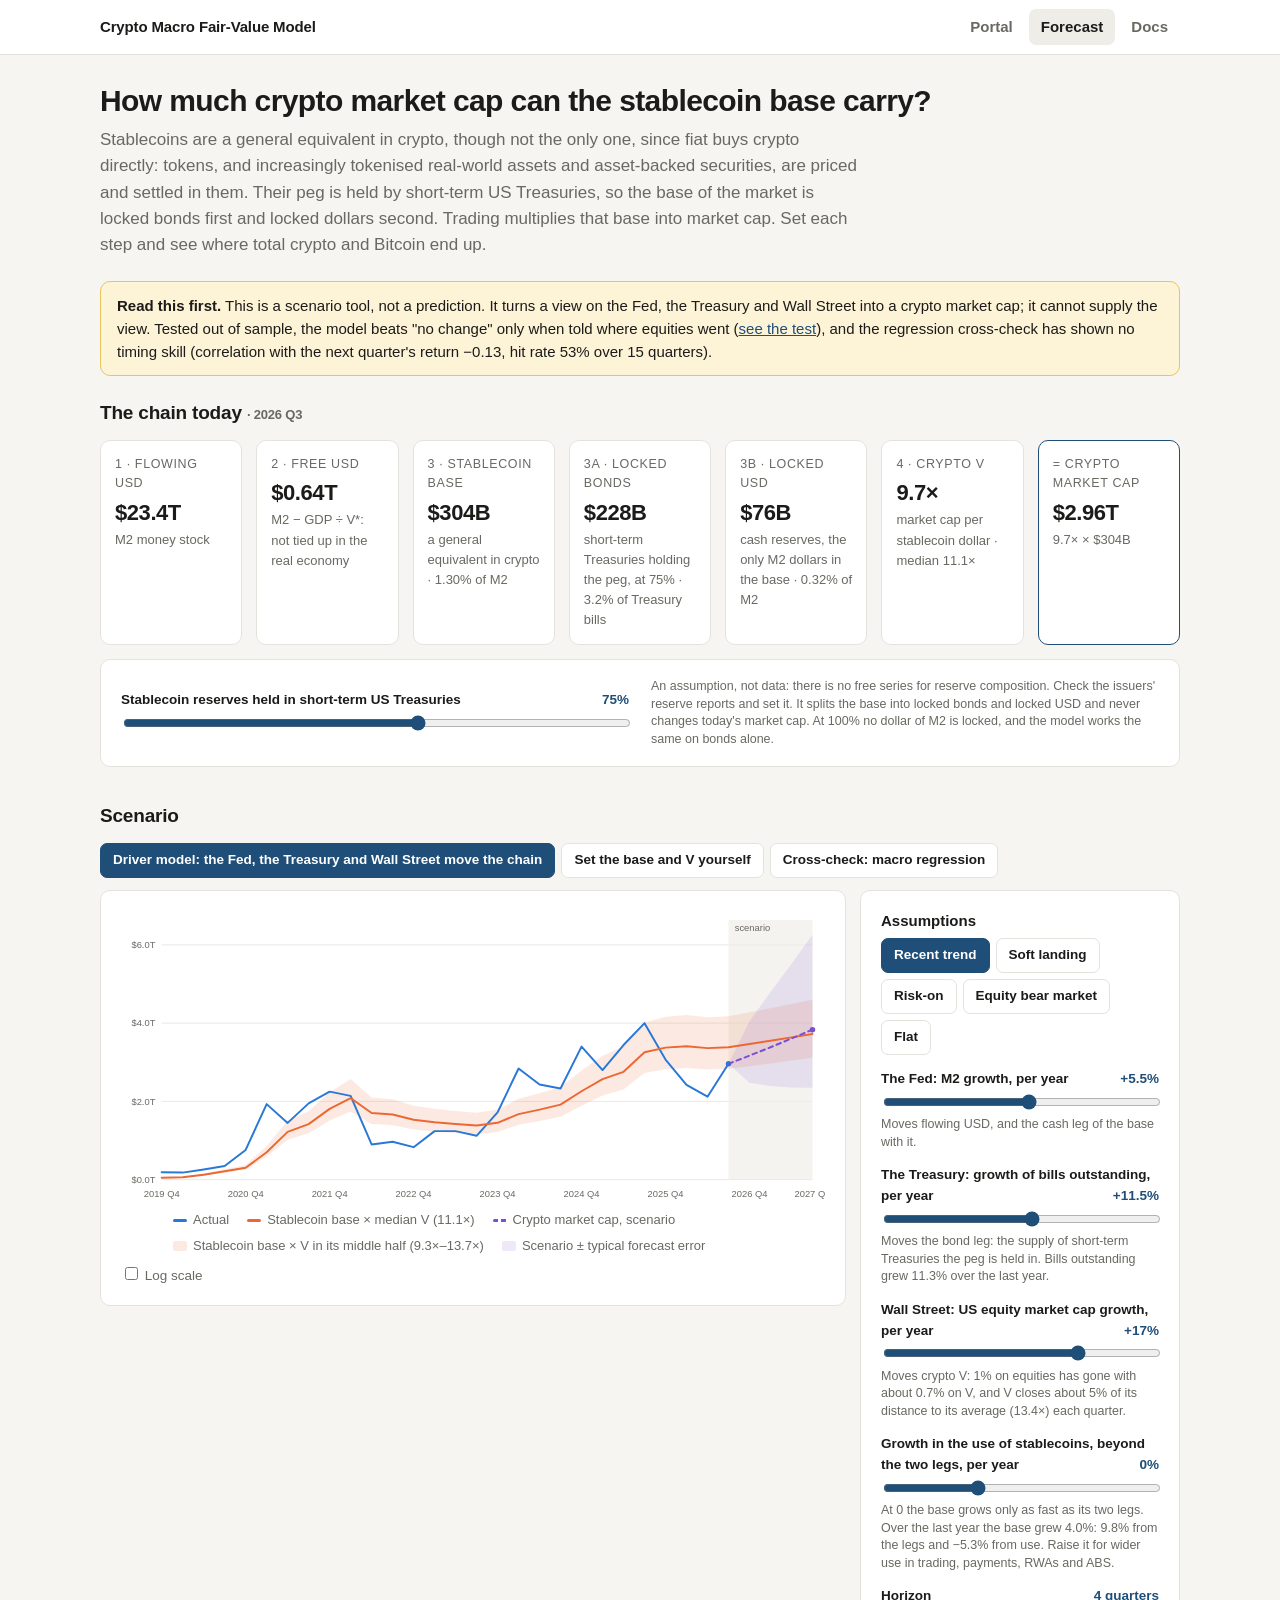
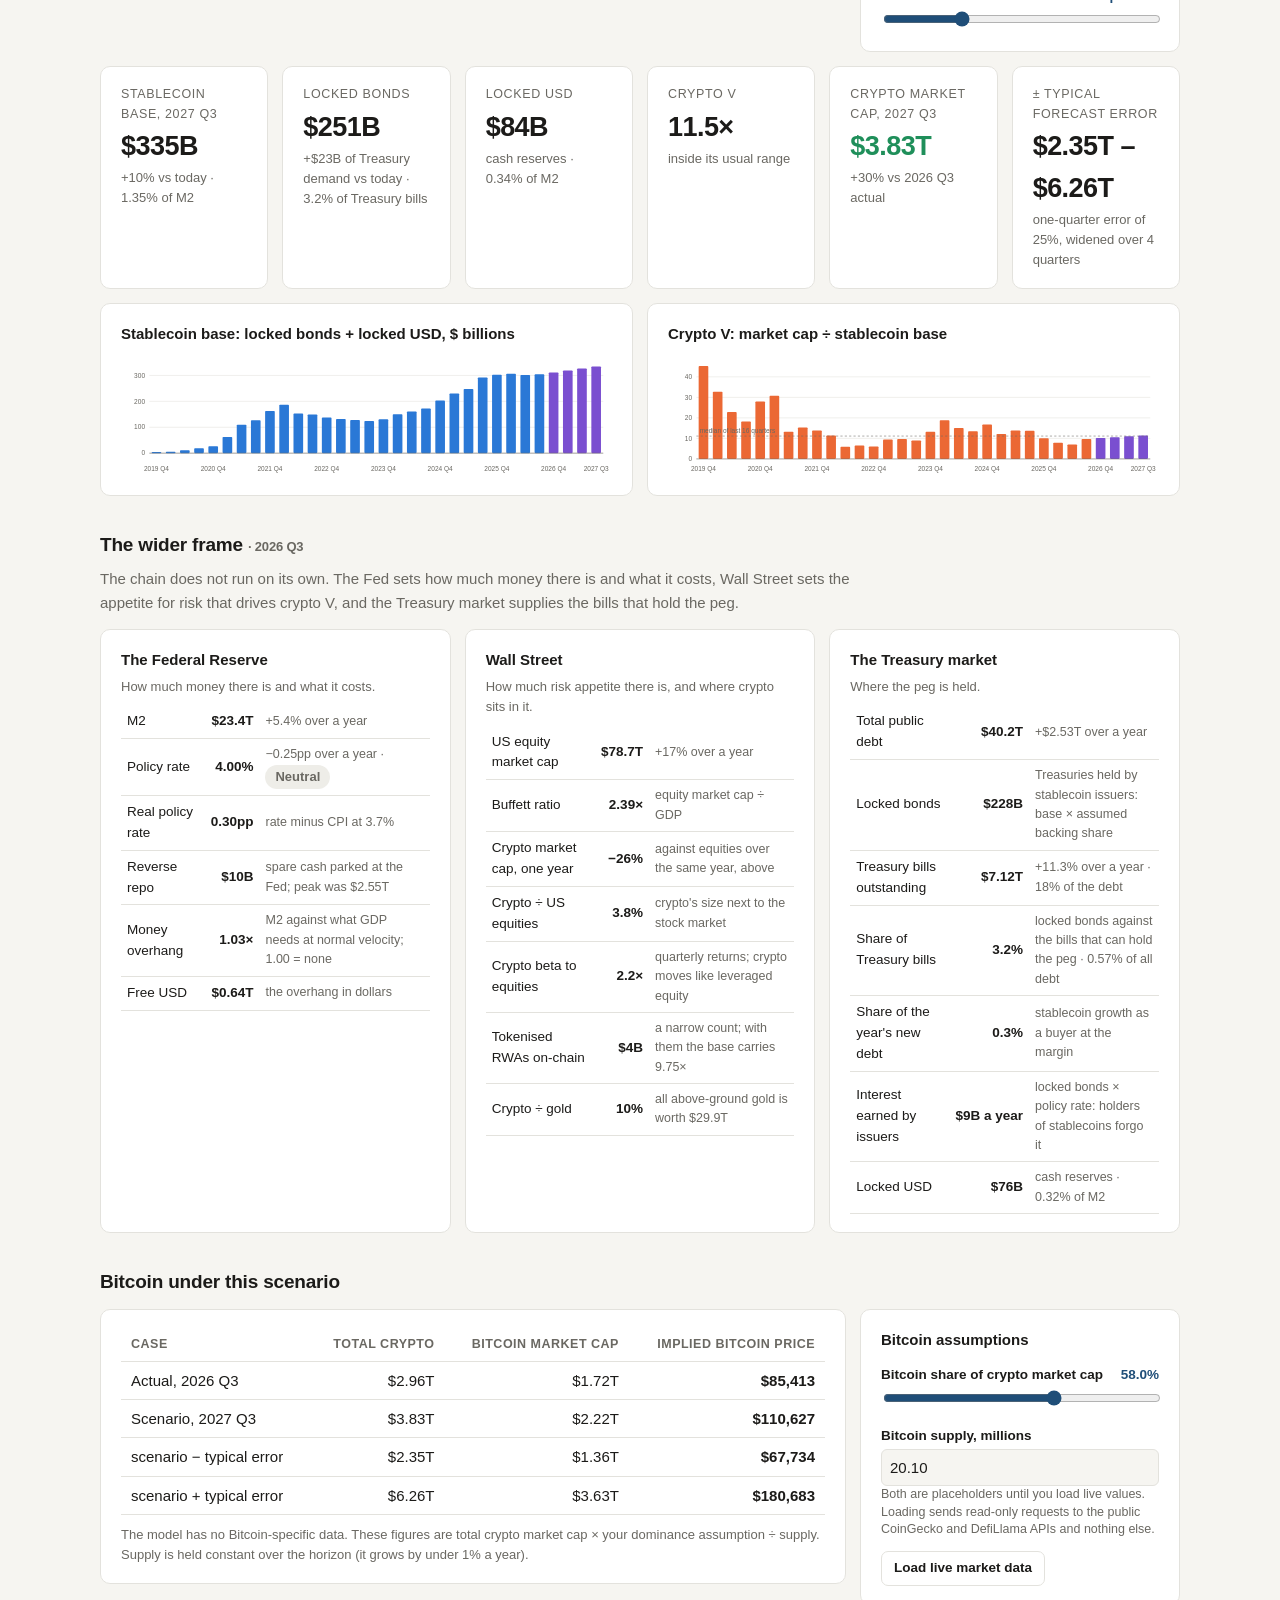
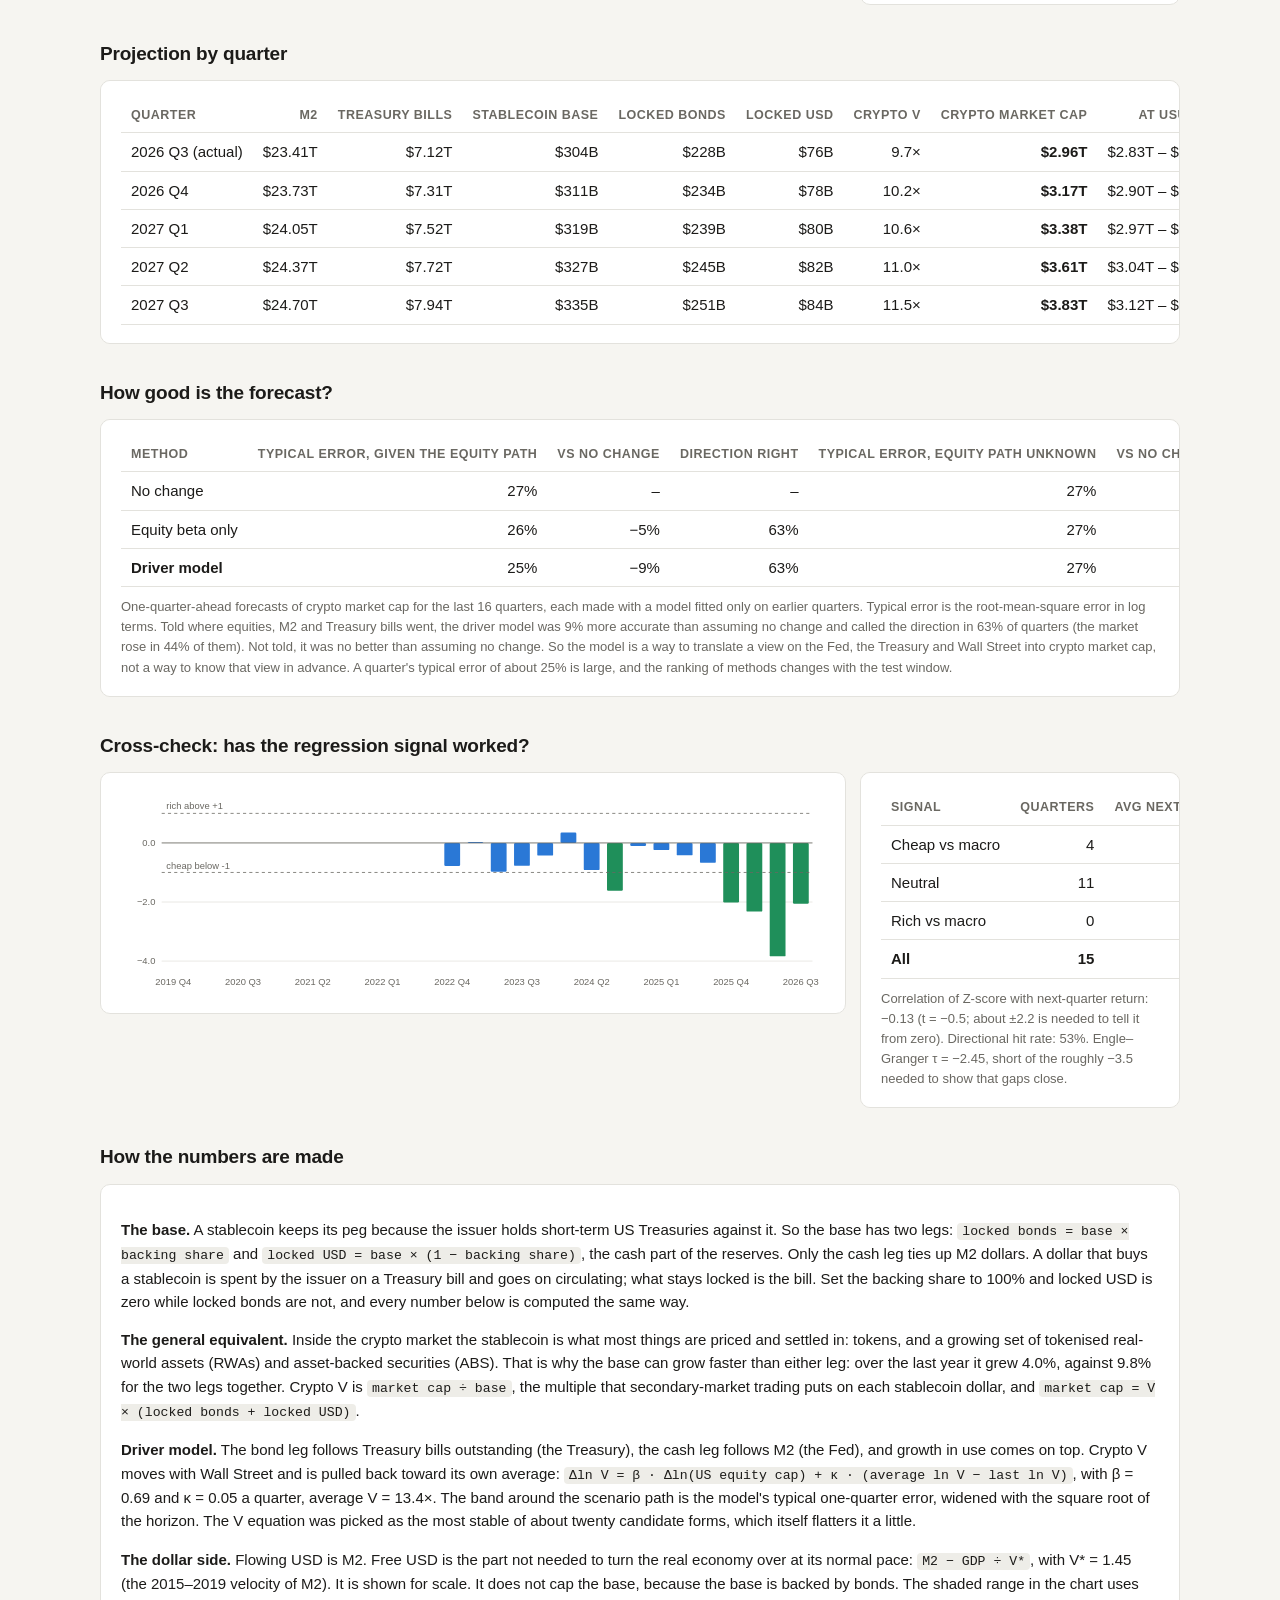
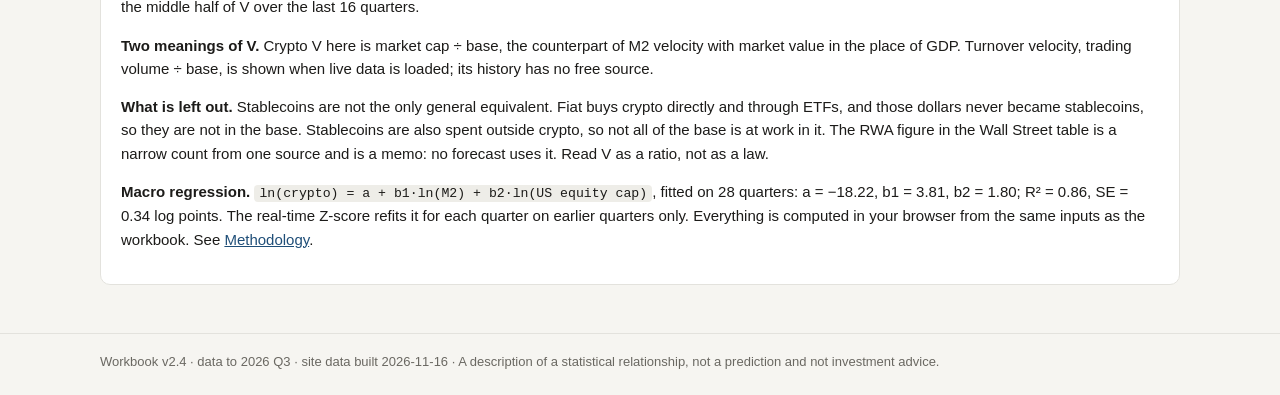
==== commit 5ace6fd4: "Add Treasury bills and tokenised RWAs as inputs; soften the slogan (v2.4) The bond leg is measured a" ====
--- a/site/forecast.html
+++ b/site/forecast.html
@@ -9,7 +9,7 @@
 <body>
 <main class="wrap">
   <h1>How much crypto market cap can the stablecoin base carry?</h1>
-  <p class="lede">Stablecoins are crypto's general equivalent: tokens, and increasingly tokenised real-world assets and asset-backed securities, are priced and settled in them. Their peg is held by short-term US Treasuries, so the base of the market is locked bonds first and locked dollars second. Trading multiplies that base into market cap. Set each step and see where total crypto and Bitcoin end up.</p>
+  <p class="lede">Stablecoins are a general equivalent in crypto, though not the only one, since fiat buys crypto directly: tokens, and increasingly tokenised real-world assets and asset-backed securities, are priced and settled in them. Their peg is held by short-term US Treasuries, so the base of the market is locked bonds first and locked dollars second. Trading multiplies that base into market cap. Set each step and see where total crypto and Bitcoin end up.</p>
 
   <div class="callout"><b>Read this first.</b> This is a scenario tool, not a prediction. It turns a view on the Fed, the Treasury and Wall Street into a crypto market cap; it cannot supply the view. Tested out of sample, the model beats "no change" only when told where equities went (<a href="#tour">see the test</a>), and the regression cross-check has shown no timing skill (<span id="bt-inline"></span>).</div>
 
@@ -40,8 +40,8 @@
       <label>The Fed: M2 growth, per year <span id="dm2-v"></span></label>
       <input type="range" id="dm2" min="-5" max="15" step="0.5">
       <div class="hint">Moves flowing USD, and the cash leg of the base with it.</div>
-      <label>The Treasury: public debt growth, per year <span id="ddb-v"></span></label>
-      <input type="range" id="ddb" min="0" max="15" step="0.5">
+      <label>The Treasury: growth of bills outstanding, per year <span id="ddb-v"></span></label>
+      <input type="range" id="ddb" min="-10" max="30" step="0.5">
       <div class="hint" id="ddb-hint"></div>
       <label>Wall Street: US equity market cap growth, per year <span id="deq-v"></span></label>
       <input type="range" id="deq" min="-40" max="40" step="1">
@@ -132,11 +132,11 @@
   <h2>How the numbers are made</h2>
   <div class="panel md">
     <p><b>The base.</b> A stablecoin keeps its peg because the issuer holds short-term US Treasuries against it. So the base has two legs: <code>locked bonds = base × backing share</code> and <code>locked USD = base × (1 − backing share)</code>, the cash part of the reserves. Only the cash leg ties up M2 dollars. A dollar that buys a stablecoin is spent by the issuer on a Treasury bill and goes on circulating; what stays locked is the bill. Set the backing share to 100% and locked USD is zero while locked bonds are not, and every number below is computed the same way.</p>
-    <p><b>The general equivalent.</b> Inside the crypto market the stablecoin is what everything else is priced and settled in: tokens, and a growing set of tokenised real-world assets (RWAs) and asset-backed securities (ABS). That is why the base can grow faster than either leg: over the last year it grew <span id="use-coefs"></span>. Crypto V is <code>market cap ÷ base</code>, the multiple that secondary-market trading puts on each stablecoin dollar, and <code>market cap = V × (locked bonds + locked USD)</code>.</p>
-    <p><b>Driver model.</b> The bond leg follows public debt (the Treasury), the cash leg follows M2 (the Fed), and growth in use comes on top. Crypto V moves with Wall Street and is pulled back toward its own average: <code>Δln V = β · Δln(US equity cap) + κ · (average ln V − last ln V)</code>, with <span id="drv-coefs"></span>. The band around the scenario path is the model's typical one-quarter error, widened with the square root of the horizon. The V equation was picked as the most stable of about twenty candidate forms, which itself flatters it a little.</p>
+    <p><b>The general equivalent.</b> Inside the crypto market the stablecoin is what most things are priced and settled in: tokens, and a growing set of tokenised real-world assets (RWAs) and asset-backed securities (ABS). That is why the base can grow faster than either leg: over the last year it grew <span id="use-coefs"></span>. Crypto V is <code>market cap ÷ base</code>, the multiple that secondary-market trading puts on each stablecoin dollar, and <code>market cap = V × (locked bonds + locked USD)</code>.</p>
+    <p><b>Driver model.</b> The bond leg follows Treasury bills outstanding (the Treasury), the cash leg follows M2 (the Fed), and growth in use comes on top. Crypto V moves with Wall Street and is pulled back toward its own average: <code>Δln V = β · Δln(US equity cap) + κ · (average ln V − last ln V)</code>, with <span id="drv-coefs"></span>. The band around the scenario path is the model's typical one-quarter error, widened with the square root of the horizon. The V equation was picked as the most stable of about twenty candidate forms, which itself flatters it a little.</p>
     <p><b>The dollar side.</b> Flowing USD is M2. Free USD is the part not needed to turn the real economy over at its normal pace: <code>M2 − GDP ÷ V*</code>, with V* = <span id="vstar"></span> (the 2015–2019 velocity of M2). It is shown for scale. It does not cap the base, because the base is backed by bonds. The shaded range in the chart uses the middle half of V over the last <span id="lookback"></span> quarters.</p>
     <p><b>Two meanings of V.</b> Crypto V here is market cap ÷ base, the counterpart of M2 velocity with market value in the place of GDP. Turnover velocity, trading volume ÷ base, is shown when live data is loaded; its history has no free source.</p>
-    <p><b>What is left out.</b> Total public debt stands in for the stock of Treasury bills, which is the part issuers actually hold. The market-cap series counts tokenised RWAs and ABS only in part, so as they grow V understates what the base carries. Dollars that bought coins directly, or through ETFs, never became stablecoins and are not in the base. Read V as a ratio, not as a law.</p>
+    <p><b>What is left out.</b> Stablecoins are not the only general equivalent. Fiat buys crypto directly and through ETFs, and those dollars never became stablecoins, so they are not in the base. Stablecoins are also spent outside crypto, so not all of the base is at work in it. The RWA figure in the Wall Street table is a narrow count from one source and is a memo: no forecast uses it. Read V as a ratio, not as a law.</p>
     <p><b>Macro regression.</b> <code>ln(crypto) = a + b1·ln(M2) + b2·ln(US equity cap)</code>, fitted on <span id="n-obs"></span> quarters: <span id="coefs"></span>. The real-time Z-score refits it for each quarter on earlier quarters only. Everything is computed in your browser from the same inputs as the workbook. See <a href="docs.html?doc=methodology">Methodology</a>.</p>
   </div>
 </main>
@@ -154,7 +154,7 @@
   const fm = CryptoModel.flow(MODEL_DATA, MODEL_DATA.params.v_lookback), F = fm.latest, VS = fm.stats, dm = CryptoModel.drivers(MODEL_DATA);
   const round = (v, s) => +(Math.round(v / s) * s).toFixed(4);
   const m2Trend = round(trend.m2 * 100, 0.5), BT = CryptoModel.baseTrend(fm, MODEL_DATA.params.treasury_backing);
-  const debtTrend = round(BT.debt * 100, 0.5), baseTrend = Math.max(-30, Math.min(80, Math.round(BT.growth * 100)));
+  const debtTrend = Math.max(-10, Math.min(30, round(BT.bills * 100, 0.5))), baseTrend = Math.max(-30, Math.min(80, Math.round(BT.growth * 100)));
 
   const state = {
     model: "drv", live: null,
@@ -221,7 +221,7 @@
                                 stable: s && s.length ? s[s.length - 1].totalCirculatingUSD.peggedUSD / 1e12 : F.base };
       $("dom").value = lv.dom.toFixed(1); $("supply").value = lv.supply.toFixed(2);
       $("live-hint").textContent = `Live at ${new Date().toLocaleString()}: total market cap ${fmt.t2(lv.cap)}, Bitcoin ${fmt.usd(lv.price)}, dominance ${lv.dom.toFixed(1)}%, ` +
-        `stablecoins ${B(lv.stable)}${s ? "" : " (quarter-end value; DefiLlama not reachable)"}, 24-hour trading volume ${B(lv.volume)}. M2, GDP and public debt are still those of ${F.quarter}. Scenarios still start from ${F.quarter}.`;
+        `stablecoins ${B(lv.stable)}${s ? "" : " (quarter-end value; DefiLlama not reachable)"}, 24-hour trading volume ${B(lv.volume)}. M2, GDP and Treasury bills are still those of ${F.quarter}. Scenarios still start from ${F.quarter}.`;
       $("live").textContent = "Refresh live data";
     } catch (err) {
       $("live-hint").textContent = "Could not reach CoinGecko (offline, blocked or rate-limited). Set the two values by hand.";
@@ -258,8 +258,8 @@
 
     if (flowMode) {
       proj = drvMode
-        ? CryptoModel.projectDrivers(dm, fm, { m2Growth: dv.m2 / 100, debtGrowth: dv.db / 100, eqGrowth: dv.eq / 100, useGrowth: dv.ad / 100, backing: bk, horizon: dv.hz })
-        : CryptoModel.projectFlow(fm, { baseGrowth: f.bg / 100, vEnd: f.v, horizon: f.hz, m2Growth: m2Trend / 100, debtGrowth: debtTrend / 100 });
+        ? CryptoModel.projectDrivers(dm, fm, { m2Growth: dv.m2 / 100, billsGrowth: dv.db / 100, eqGrowth: dv.eq / 100, useGrowth: dv.ad / 100, backing: bk, horizon: dv.hz })
+        : CryptoModel.projectFlow(fm, { baseGrowth: f.bg / 100, vEnd: f.v, horizon: f.hz, m2Growth: m2Trend / 100, billsGrowth: debtTrend / 100 });
       end = proj[proj.length - 1];
       const H = fm.rows, nh = H.length, pad = new Array(nh - 1).fill(null), fut = proj.map(() => null), xs = H.map(x => x.quarter).concat(proj.map(p => p.quarter));
       Charts.line($("main-chart"), {
@@ -278,10 +278,10 @@
       Charts.bars($("v-chart"), { label: "Crypto V", name: "Crypto V", x: xs, height: 230, values: H.map(x => x.v).concat(proj.map(p => p.v)),
         color: (v, i) => fade(i, css("--fair")), refs: [{ value: VS.med, label: "median of last " + VS.lookback + " quarters" }], yFormat: (v, long) => long ? X(v) : v.toFixed(0) });
 
-      const LE = CryptoModel.legs(end.base, end.m2, end.debt, bk), L0 = CryptoModel.legs(F.base, F.m2, F.debt, bk);
+      const LE = CryptoModel.legs(end.base, end.m2, end.bills, bk), L0 = CryptoModel.legs(F.base, F.m2, F.bills, bk);
       $("result").innerHTML =
         kpi(`Stablecoin base, ${end.quarter}`, B(end.base), `${fmt.pct(end.base / F.base - 1)} vs today · ${SH(end.base / end.m2)} of M2`) +
-        kpi("Locked bonds", B(LE.bonds), `${LE.bonds >= L0.bonds ? "+" : "−"}${B(Math.abs(LE.bonds - L0.bonds))} of Treasury demand vs today · ${SH(LE.bondShare)} of public debt`) +
+        kpi("Locked bonds", B(LE.bonds), `${LE.bonds >= L0.bonds ? "+" : "−"}${B(Math.abs(LE.bonds - L0.bonds))} of Treasury demand vs today · ${(LE.bondShare * 100).toFixed(1)}% of Treasury bills`) +
         kpi("Locked USD", B(LE.cash), LE.cash > 0 ? `cash reserves · ${SH(LE.cashShare)} of M2` : "none: the base rests on bonds alone") +
         kpi("Crypto V", X(end.v), end.v < VS.q1 ? "below its usual range" : end.v > VS.q3 ? "above its usual range" : "inside its usual range") +
         kpi(`Crypto market cap, ${end.quarter}`, fmt.t2(end.path), `${fmt.pct(end.path / F.actual - 1)} vs ${F.quarter} actual`, end.path >= F.actual ? "good-t" : "bad-t") +
@@ -290,9 +290,9 @@
       cases = drvMode ? [[`Actual, ${F.quarter}`, F.actual], [`Scenario, ${end.quarter}`, end.path], ["  scenario − typical error", end.errLo], ["  scenario + typical error", end.errHi]]
         : [[`Actual, ${F.quarter}`, F.actual], [`Scenario, ${end.quarter}`, end.path], [`  at V = ${X(VS.q1)} (lower quartile)`, end.lo],
                [`  at V = ${X(VS.med)} (median)`, end.implied], [`  at V = ${X(VS.q3)} (upper quartile)`, end.hi]];
-      $("proj-table").innerHTML = "<tr><th>Quarter</th><th>M2</th><th>Public debt</th><th>Stablecoin base</th><th>Locked bonds</th><th>Locked USD</th><th>Crypto V</th><th>Crypto market cap</th><th>At usual V</th><th>Implied BTC price</th></tr>" +
+      $("proj-table").innerHTML = "<tr><th>Quarter</th><th>M2</th><th>Treasury bills</th><th>Stablecoin base</th><th>Locked bonds</th><th>Locked USD</th><th>Crypto V</th><th>Crypto market cap</th><th>At usual V</th><th>Implied BTC price</th></tr>" +
         [Object.assign({}, F, { quarter: F.quarter + " (actual)", path: F.actual })].concat(proj).map(p =>
-          `<tr><td>${p.quarter}</td><td>${fmt.t2(p.m2)}</td><td>${fmt.t2(p.debt)}</td><td>${B(p.base)}</td><td>${B(p.base * bk)}</td><td>${B(p.base * (1 - bk))}</td><td>${X(p.v)}</td><td><b>${fmt.t2(p.path)}</b></td><td>${fmt.t2(p.lo)} – ${fmt.t2(p.hi)}</td><td>${fmt.usd(btc(p.path).price)}</td></tr>`).join("");
+          `<tr><td>${p.quarter}</td><td>${fmt.t2(p.m2)}</td><td>${fmt.t2(p.bills)}</td><td>${B(p.base)}</td><td>${B(p.base * bk)}</td><td>${B(p.base * (1 - bk))}</td><td>${X(p.v)}</td><td><b>${fmt.t2(p.path)}</b></td><td>${fmt.t2(p.lo)} – ${fmt.t2(p.hi)}</td><td>${fmt.usd(btc(p.path).price)}</td></tr>`).join("");
     } else {
       proj = CryptoModel.project(model, { m2Growth: r.m2 / 100, eqGrowth: r.eq / 100, horizon: r.hz, closure: r.cl / 100 });
       end = proj[proj.length - 1];
@@ -331,15 +331,15 @@
     T.map((m, j) => `<tr><td>${j === 2 ? "<b>" + m.name + "</b>" : m.name}</td><td>${pc(m.rmseC)}</td><td>${j ? rel(m.ratioC) : "–"}</td><td>${pc(m.hitC)}</td><td>${pc(m.rmseU)}</td><td>${j ? rel(m.ratioU) : "–"}</td><td>${pc(m.hitU)}</td></tr>`).join("");
   const D = T[2];
   $("tour-note").textContent = `One-quarter-ahead forecasts of crypto market cap for the last ${dm.forecasts} quarters, each made with a model fitted only on earlier quarters. ` +
-    `Typical error is the root-mean-square error in log terms. Told where equities, M2 and public debt went, the driver model was ${D.ratioC < 1 ? Math.round((1 - D.ratioC) * 100) + "% more accurate than" : Math.round((D.ratioC - 1) * 100) + "% less accurate than"} assuming no change` +
+    `Typical error is the root-mean-square error in log terms. Told where equities, M2 and Treasury bills went, the driver model was ${D.ratioC < 1 ? Math.round((1 - D.ratioC) * 100) + "% more accurate than" : Math.round((D.ratioC - 1) * 100) + "% less accurate than"} assuming no change` +
     ` and called the direction in ${pc(D.hitC)} of quarters (the market rose in ${pc(dm.upShare)} of them). Not told, it was ${Math.abs(D.ratioU - 1) < 0.03 ? "no better than" : D.ratioU < 1 ? "slightly better than" : "worse than"} assuming no change. ` +
     `So the model is a way to translate a view on the Fed, the Treasury and Wall Street into crypto market cap, not a way to know that view in advance. A quarter's typical error of about ${pc(D.rmseC)} is large, and the ranking of methods changes with the test window.`;
   $("drv-coefs").textContent = `β = ${dm.beta.toFixed(2)} and κ = ${dm.kappa.toFixed(2)} a quarter, average V = ${X(dm.vbar)}`;
   $("deq-hint").textContent = `Moves crypto V: 1% on equities has gone with about ${dm.beta.toFixed(1)}% on V, and V closes about ${Math.round(dm.kappa * 100)}% of its distance to its average (${X(dm.vbar)}) each quarter.`;
   const gp = v => fmt.pct(v, 1).replace("+", "");
-  $("ddb-hint").textContent = `Moves the bond leg: the supply of Treasuries the peg is held in. Public debt grew ${gp(BT.debt)} over the last year.`;
+  $("ddb-hint").textContent = `Moves the bond leg: the supply of short-term Treasuries the peg is held in. Bills outstanding grew ${gp(BT.bills)} over the last year.`;
   $("dad-hint").textContent = `At 0 the base grows only as fast as its two legs. Over the last year the base grew ${gp(BT.growth)}: ${gp(BT.legs)} from the legs and ${gp(BT.use)} from use. Raise it for wider use in trading, payments, RWAs and ABS.`;
-  $("bg-hint").textContent = `Now ${B(F.base)}. It grew ${gp(BT.growth)} over the last year. M2 and public debt play no part in this mode.`;
+  $("bg-hint").textContent = `Now ${B(F.base)}. It grew ${gp(BT.growth)} over the last year. M2 and Treasury bills play no part in this mode.`;
   $("use-coefs").textContent = `${gp(BT.growth)}, against ${gp(BT.legs)} for the two legs together`;
 
   // ---- regression signal history (independent of the scenario)
